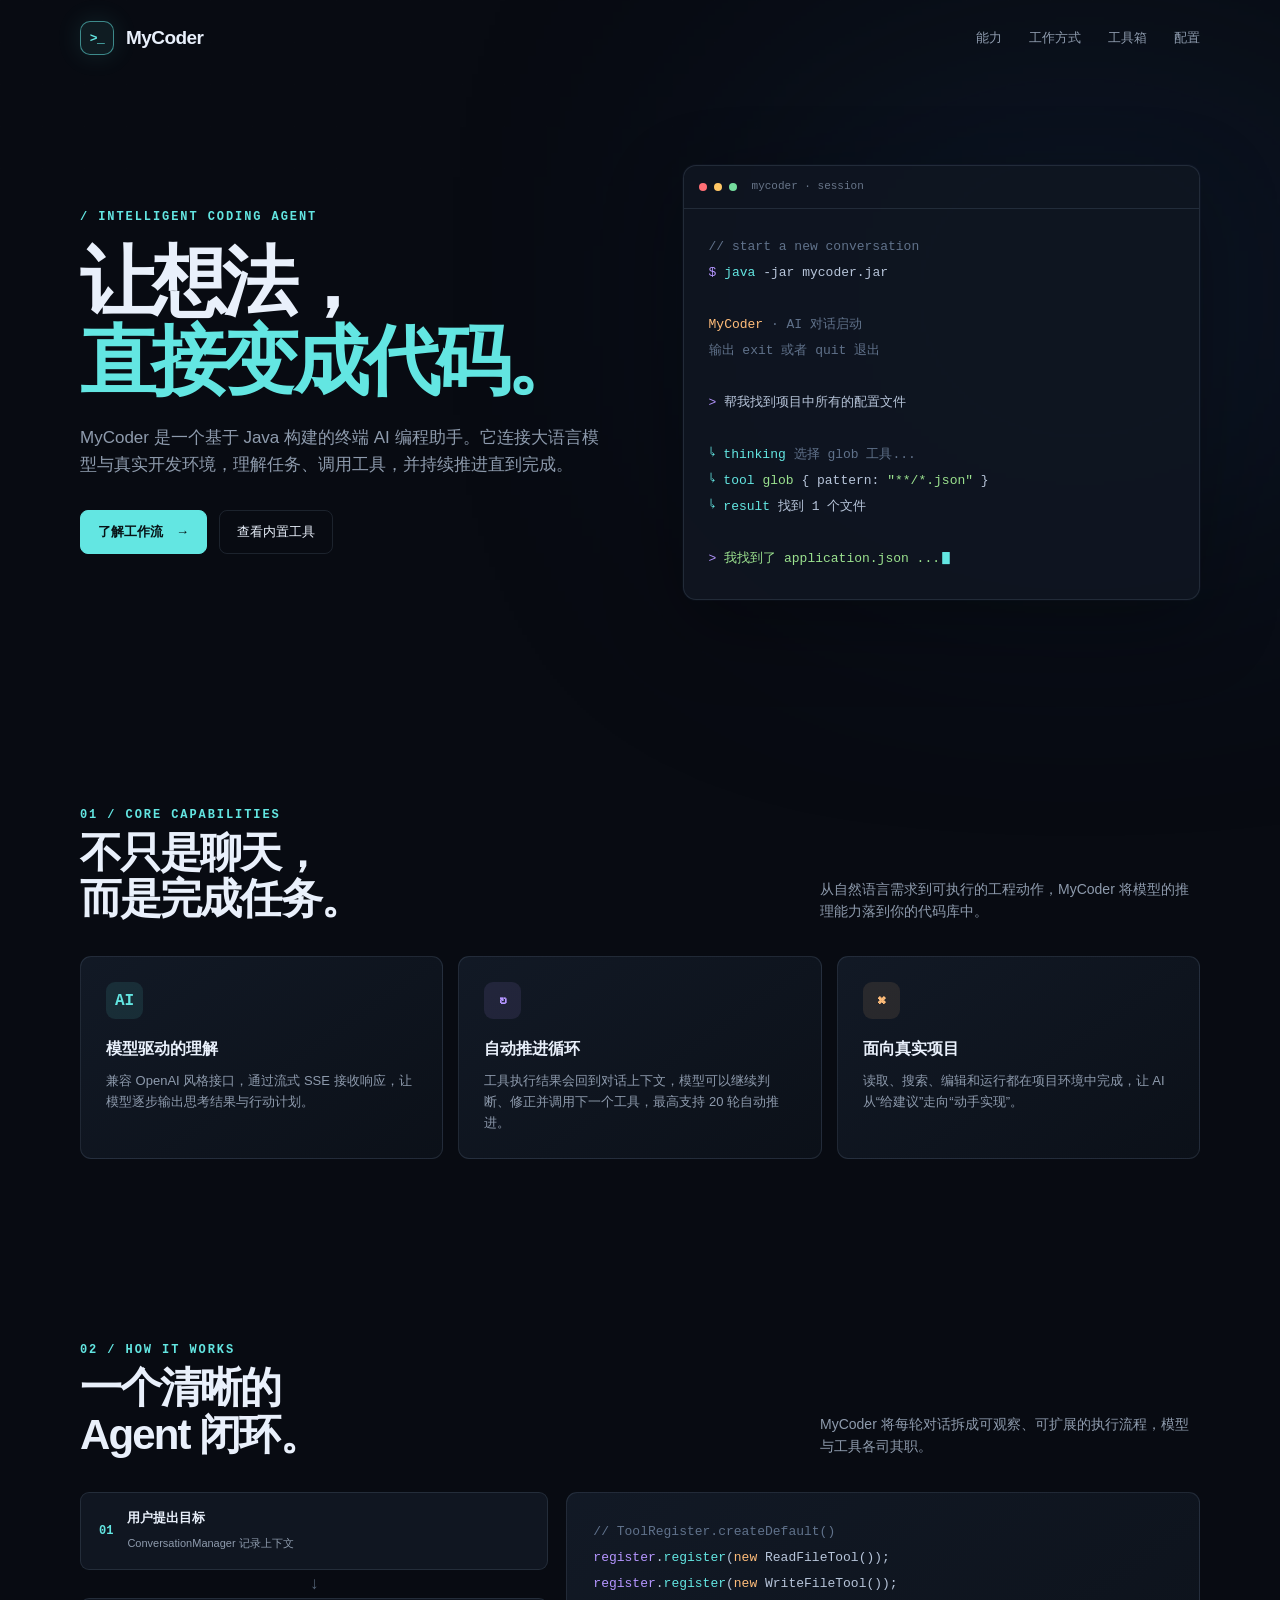
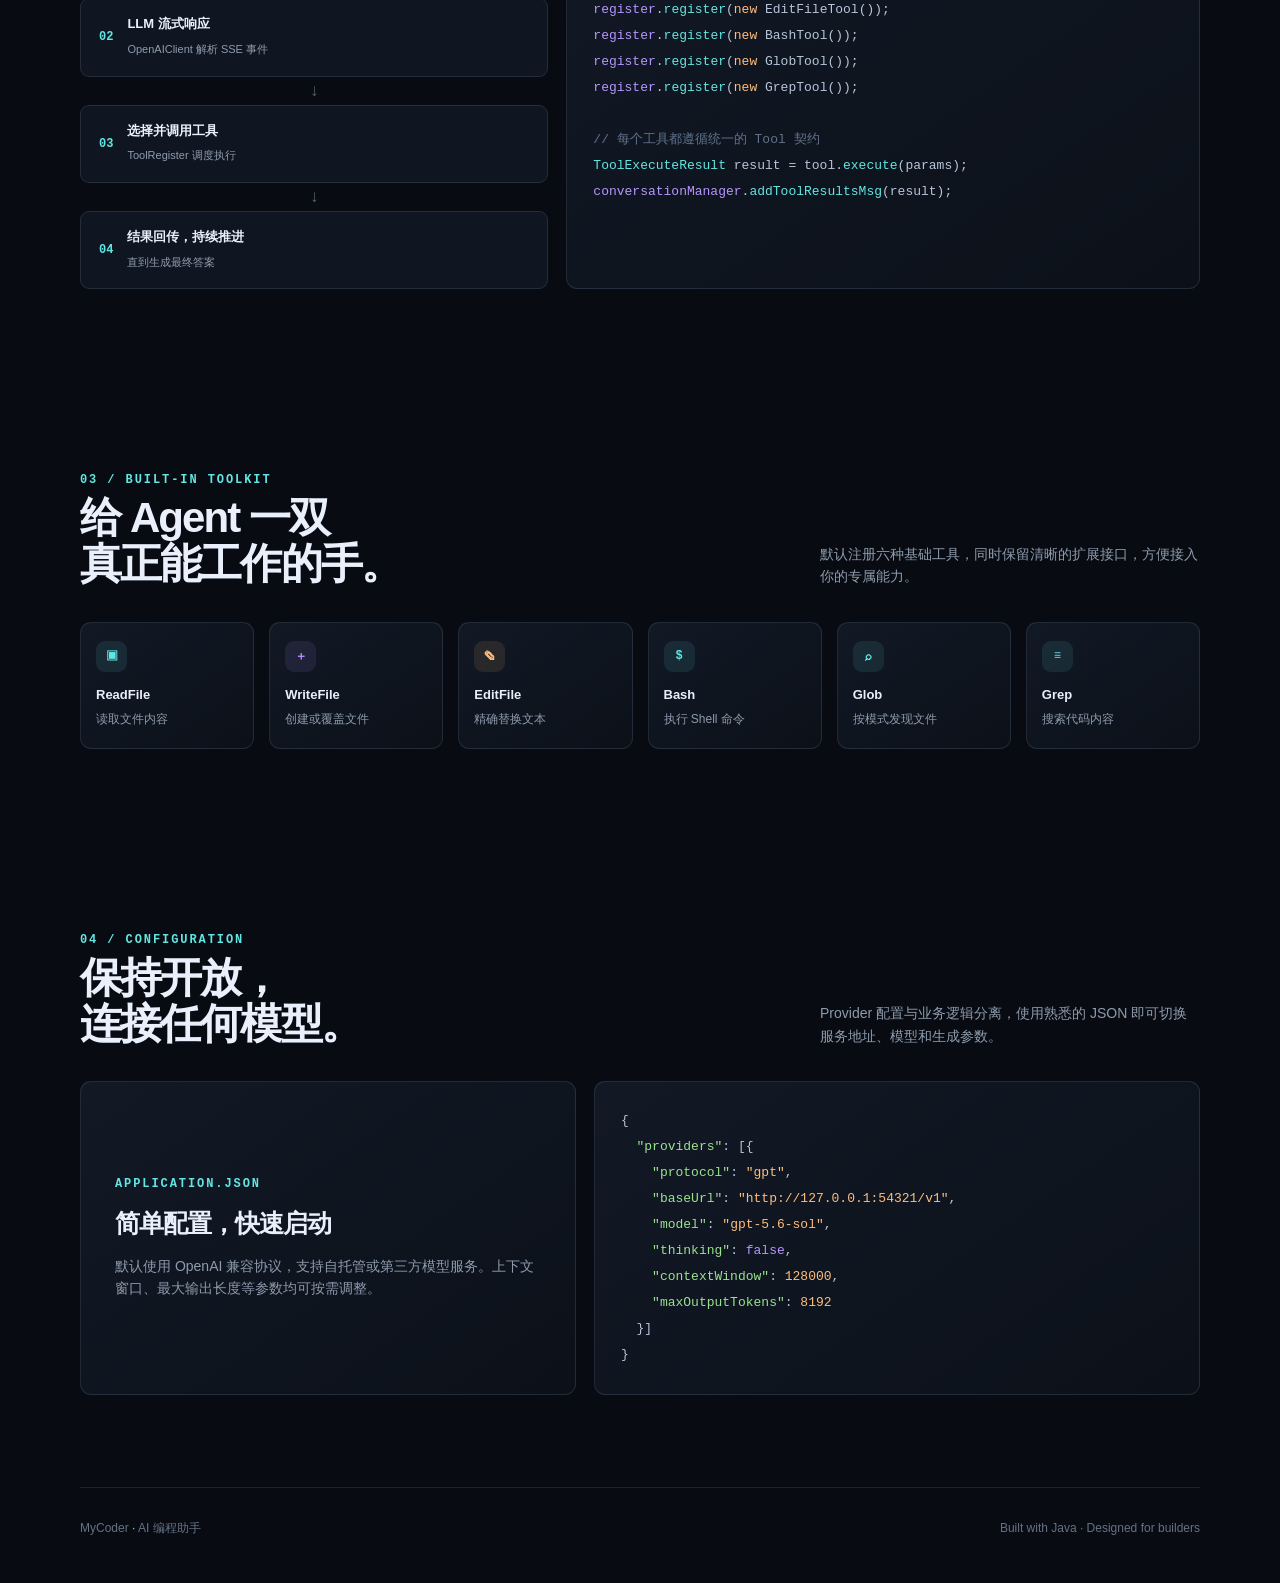
==== src/main/resources/index.html @ 9d4ca777 "fata:day-2" ====
<!DOCTYPE html>
<html lang="zh-CN">
<head>
  <meta charset="UTF-8">
  <meta name="viewport" content="width=device-width, initial-scale=1.0">
  <meta name="description" content="MyCoder —— 一个可扩展的终端 AI 编程助手项目介绍">
  <title>MyCoder · AI 编程助手</title>
  <style>
    :root {
      --bg: #080b12;
      --panel: #101621;
      --panel-2: #151d2b;
      --line: rgba(159, 181, 211, .14);
      --text: #e9f0fb;
      --muted: #8e9bad;
      --cyan: #63e6e2;
      --blue: #78a9ff;
      --purple: #b596ff;
      --green: #9be28f;
      --orange: #ffbd7a;
      --shadow: 0 24px 80px rgba(0,0,0,.3);
    }
    * { box-sizing: border-box; }
    html { scroll-behavior: smooth; }
    body {
      margin: 0; color: var(--text); background: var(--bg);
      font-family: Inter, ui-sans-serif, -apple-system, BlinkMacSystemFont, "Segoe UI", "PingFang SC", "Microsoft YaHei", sans-serif;
      line-height: 1.6; overflow-x: hidden;
    }
    body:before {
      content: ""; position: fixed; inset: 0; pointer-events: none; opacity: .28;
      background-image: linear-gradient(rgba(255,255,255,.018) 1px, transparent 1px), linear-gradient(90deg, rgba(255,255,255,.018) 1px, transparent 1px);
      background-size: 42px 42px; mask-image: linear-gradient(to bottom, black, transparent 76%);
    }
    a { color: inherit; text-decoration: none; }
    .wrap { width: min(1120px, calc(100% - 44px)); margin: auto; }
    nav { height: 76px; display: flex; justify-content: space-between; align-items: center; position: relative; z-index: 2; }
    .brand { display: flex; gap: 12px; align-items: center; font-weight: 800; letter-spacing: -.03em; font-size: 19px; }
    .brand-mark { width: 34px; height: 34px; border: 1px solid rgba(99,230,226,.55); border-radius: 10px; display: grid; place-items: center; color: var(--cyan); background: rgba(99,230,226,.08); box-shadow: 0 0 26px rgba(99,230,226,.12); }
    .brand-mark:after { content: ">_"; font: 700 13px ui-monospace, monospace; }
    nav .links { display: flex; gap: 27px; color: var(--muted); font-size: 13px; }
    nav .links a:hover { color: var(--cyan); }
    .hero { min-height: 640px; display: grid; grid-template-columns: 1.02fr .98fr; align-items: center; gap: 64px; padding: 72px 0 100px; position: relative; }
    .hero:after { content: ""; position: absolute; width: 600px; height: 400px; right: -180px; top: 20px; background: #224a80; filter: blur(150px); opacity: .22; pointer-events: none; }
    .eyebrow { color: var(--cyan); font: 700 12px ui-monospace, SFMono-Regular, Consolas, monospace; text-transform: uppercase; letter-spacing: .16em; }
    h1 { font-size: clamp(46px, 6vw, 76px); line-height: 1.05; letter-spacing: -.065em; margin: 18px 0 23px; max-width: 610px; }
    h1 span { color: var(--cyan); }
    .lead { color: var(--muted); font-size: 17px; max-width: 530px; margin: 0 0 31px; }
    .actions { display: flex; gap: 12px; flex-wrap: wrap; }
    .btn { border: 1px solid var(--line); border-radius: 8px; padding: 11px 17px; font-size: 13px; transition: .2s; }
    .btn.primary { background: var(--cyan); color: #071215; border-color: var(--cyan); font-weight: 750; }
    .btn:hover { transform: translateY(-2px); box-shadow: 0 10px 28px rgba(99,230,226,.14); }
    .btn:not(.primary):hover { border-color: var(--cyan); color: var(--cyan); }
    .terminal { position: relative; z-index: 1; border: 1px solid var(--line); background: rgba(16,22,33,.88); border-radius: 13px; box-shadow: var(--shadow), 0 0 0 1px rgba(120,169,255,.03); overflow: hidden; }
    .terminal-head { height: 43px; display: flex; align-items: center; gap: 7px; padding: 0 15px; border-bottom: 1px solid var(--line); color: #68768a; font-size: 11px; }
    .dot { width: 8px; height: 8px; border-radius: 50%; background: #ff6f75; }.dot:nth-child(2){background:#ffc765}.dot:nth-child(3){background:#74dc9d}.terminal-title { margin-left: 8px; font-family: ui-monospace, monospace; }
    pre { padding: 25px 25px 27px; margin: 0; overflow: auto; font: 13px/2 ui-monospace, SFMono-Regular, Consolas, monospace; color: #b7c5da; }
    .p { color: var(--purple); }.c { color: #60728b; }.s { color: var(--green); }.k { color: var(--cyan); }.o { color: var(--orange); }
    section { padding: 92px 0; position: relative; }
    .section-head { display: flex; justify-content: space-between; align-items: end; gap: 25px; margin-bottom: 34px; }
    .section-head h2 { margin: 8px 0 0; font-size: clamp(28px,4vw,42px); letter-spacing: -.045em; line-height: 1.1; }
    .section-head p { color: var(--muted); max-width: 380px; font-size: 14px; margin: 0; }
    .grid { display: grid; grid-template-columns: repeat(3,1fr); gap: 15px; }
    .card { background: linear-gradient(145deg, rgba(21,29,43,.8), rgba(13,18,27,.8)); border: 1px solid var(--line); border-radius: 11px; padding: 25px; transition: .25s; }
    .card:hover { border-color: rgba(99,230,226,.37); transform: translateY(-4px); }
    .icon { width: 37px; height: 37px; border-radius: 9px; display: grid; place-items: center; margin-bottom: 17px; background: rgba(99,230,226,.1); color: var(--cyan); font: 700 16px ui-monospace, monospace; }
    .card:nth-child(2) .icon { color: var(--purple); background: rgba(181,150,255,.1); }.card:nth-child(3) .icon { color: var(--orange); background: rgba(255,189,122,.1); }
    .card h3 { font-size: 16px; margin: 0 0 9px; }.card p { margin: 0; color: var(--muted); font-size: 13px; }
    .architecture { display: grid; grid-template-columns: .85fr 1.15fr; gap: 18px; align-items: stretch; }
    .flow { display: flex; flex-direction: column; justify-content: center; gap: 9px; }
    .flow-item { border: 1px solid var(--line); padding: 15px 18px; border-radius: 9px; background: var(--panel); display: flex; align-items: center; gap: 14px; }
    .flow-item strong { display: block; font-size: 13px; }.flow-item small { color: var(--muted); font-size: 11px; }.num { color: var(--cyan); font: 700 12px ui-monospace,monospace; }
    .arrow { color: #526174; text-align: center; font-size: 17px; height: 10px; line-height: 10px; }
    .code-card { padding: 0; overflow: hidden; }.code-card pre { padding: 26px; height: 100%; }
    .tools { grid-template-columns: repeat(6,1fr); }.tool { padding: 18px 15px; }.tool .icon { margin-bottom: 13px; width: 31px; height: 31px; font-size: 12px; }.tool h3 { font-size: 13px; margin-bottom: 5px; }.tool p { font-size: 12px; }
    .config { display: grid; grid-template-columns: .9fr 1.1fr; gap: 18px; }.config-note { padding: 34px; display: flex; flex-direction: column; justify-content: center; }.config-note h3 { font-size: 25px; letter-spacing: -.04em; margin: 12px 0; }.config-note p { color: var(--muted); font-size: 14px; }
    footer { border-top: 1px solid var(--line); padding: 31px 0 45px; color: #657285; font-size: 12px; display:flex; justify-content:space-between; }.footer-accent { color: var(--cyan); }
    @media (max-width: 800px) { nav .links { display:none; }.hero,.architecture,.config { grid-template-columns:1fr; }.hero { padding-top: 52px; }.grid { grid-template-columns:1fr; }.tools { grid-template-columns: repeat(2,1fr); }.section-head { display:block; }.section-head p { margin-top: 15px; } }
    @media (max-width: 440px) { .wrap { width: min(100% - 28px,1120px); } h1 { font-size: 46px; }.tools { grid-template-columns:1fr 1fr; }.card { padding: 20px; } footer { display:block; } footer span { display:block; margin-top:8px; } }
  </style>
</head>
<body>
  <div class="wrap">
    <nav>
      <a class="brand" href="#top"><span class="brand-mark"></span><span>MyCoder</span></a>
      <div class="links"><a href="#features">能力</a><a href="#architecture">工作方式</a><a href="#tools">工具箱</a><a href="#config">配置</a></div>
    </nav>
    <main id="top">
      <section class="hero">
        <div>
          <div class="eyebrow">/ intelligent coding agent</div>
          <h1>让想法，<br><span>直接变成代码。</span></h1>
          <p class="lead">MyCoder 是一个基于 Java 构建的终端 AI 编程助手。它连接大语言模型与真实开发环境，理解任务、调用工具，并持续推进直到完成。</p>
          <div class="actions"><a class="btn primary" href="#architecture">了解工作流　→</a><a class="btn" href="#tools">查看内置工具</a></div>
        </div>
        <div class="terminal">
          <div class="terminal-head"><i class="dot"></i><i class="dot"></i><i class="dot"></i><span class="terminal-title">mycoder · session</span></div>
          <pre><span class="c">// start a new conversation</span>
<span class="p">$</span> <span class="k">java</span> -jar mycoder.jar

<span class="o">MyCoder</span> <span class="c">· AI 对话启动</span>
<span class="c">输出 exit 或者 quit 退出</span>

<span class="p">&gt;</span> 帮我找到项目中所有的配置文件

<span class="k">↳ thinking</span> <span class="c">选择 glob 工具...</span>
<span class="k">↳ tool</span> <span class="s">glob</span> { pattern: <span class="s">"**/*.json"</span> }
<span class="k">↳ result</span> 找到 1 个文件

<span class="p">&gt;</span> <span class="s">我找到了 application.json ...</span><span class="k">▋</span></pre>
        </div>
      </section>

      <section id="features">
        <div class="section-head"><div><div class="eyebrow">01 / core capabilities</div><h2>不只是聊天，<br>而是完成任务。</h2></div><p>从自然语言需求到可执行的工程动作，MyCoder 将模型的推理能力落到你的代码库中。</p></div>
        <div class="grid">
          <article class="card"><div class="icon">AI</div><h3>模型驱动的理解</h3><p>兼容 OpenAI 风格接口，通过流式 SSE 接收响应，让模型逐步输出思考结果与行动计划。</p></article>
          <article class="card"><div class="icon">↻</div><h3>自动推进循环</h3><p>工具执行结果会回到对话上下文，模型可以继续判断、修正并调用下一个工具，最高支持 20 轮自动推进。</p></article>
          <article class="card"><div class="icon">⌘</div><h3>面向真实项目</h3><p>读取、搜索、编辑和运行都在项目环境中完成，让 AI 从“给建议”走向“动手实现”。</p></article>
        </div>
      </section>

      <section id="architecture">
        <div class="section-head"><div><div class="eyebrow">02 / how it works</div><h2>一个清晰的<br>Agent 闭环。</h2></div><p>MyCoder 将每轮对话拆成可观察、可扩展的执行流程，模型与工具各司其职。</p></div>
        <div class="architecture">
          <div class="flow">
            <div class="flow-item"><span class="num">01</span><div><strong>用户提出目标</strong><small>ConversationManager 记录上下文</small></div></div><div class="arrow">↓</div>
            <div class="flow-item"><span class="num">02</span><div><strong>LLM 流式响应</strong><small>OpenAIClient 解析 SSE 事件</small></div></div><div class="arrow">↓</div>
            <div class="flow-item"><span class="num">03</span><div><strong>选择并调用工具</strong><small>ToolRegister 调度执行</small></div></div><div class="arrow">↓</div>
            <div class="flow-item"><span class="num">04</span><div><strong>结果回传，持续推进</strong><small>直到生成最终答案</small></div></div>
          </div>
          <div class="card code-card"><pre><span class="c">// ToolRegister.createDefault()</span>
<span class="p">register</span>.<span class="k">register</span>(<span class="o">new</span> ReadFileTool());
<span class="p">register</span>.<span class="k">register</span>(<span class="o">new</span> WriteFileTool());
<span class="p">register</span>.<span class="k">register</span>(<span class="o">new</span> EditFileTool());
<span class="p">register</span>.<span class="k">register</span>(<span class="o">new</span> BashTool());
<span class="p">register</span>.<span class="k">register</span>(<span class="o">new</span> GlobTool());
<span class="p">register</span>.<span class="k">register</span>(<span class="o">new</span> GrepTool());

<span class="c">// 每个工具都遵循统一的 Tool 契约</span>
<span class="k">ToolExecuteResult</span> result = tool.<span class="k">execute</span>(params);
<span class="p">conversationManager</span>.<span class="k">addToolResultsMsg</span>(result);</pre></div>
        </div>
      </section>

      <section id="tools">
        <div class="section-head"><div><div class="eyebrow">03 / built-in toolkit</div><h2>给 Agent 一双<br>真正能工作的手。</h2></div><p>默认注册六种基础工具，同时保留清晰的扩展接口，方便接入你的专属能力。</p></div>
        <div class="grid tools">
          <article class="card tool"><div class="icon">▣</div><h3>ReadFile</h3><p>读取文件内容</p></article><article class="card tool"><div class="icon">＋</div><h3>WriteFile</h3><p>创建或覆盖文件</p></article><article class="card tool"><div class="icon">✎</div><h3>EditFile</h3><p>精确替换文本</p></article><article class="card tool"><div class="icon">$</div><h3>Bash</h3><p>执行 Shell 命令</p></article><article class="card tool"><div class="icon">⌕</div><h3>Glob</h3><p>按模式发现文件</p></article><article class="card tool"><div class="icon">≡</div><h3>Grep</h3><p>搜索代码内容</p></article>
        </div>
      </section>

      <section id="config">
        <div class="section-head"><div><div class="eyebrow">04 / configuration</div><h2>保持开放，<br>连接任何模型。</h2></div><p>Provider 配置与业务逻辑分离，使用熟悉的 JSON 即可切换服务地址、模型和生成参数。</p></div>
        <div class="config"><div class="card config-note"><div class="eyebrow">application.json</div><h3>简单配置，快速启动</h3><p>默认使用 OpenAI 兼容协议，支持自托管或第三方模型服务。上下文窗口、最大输出长度等参数均可按需调整。</p></div><div class="card code-card"><pre>{
  <span class="s">"providers"</span>: [{
    <span class="s">"protocol"</span>: <span class="o">"gpt"</span>,
    <span class="s">"baseUrl"</span>: <span class="o">"http://127.0.0.1:54321/v1"</span>,
    <span class="s">"model"</span>: <span class="o">"gpt-5.6-sol"</span>,
    <span class="s">"thinking"</span>: <span class="p">false</span>,
    <span class="s">"contextWindow"</span>: <span class="o">128000</span>,
    <span class="s">"maxOutputTokens"</span>: <span class="o">8192</span>
  }]
}</pre></div></div>
      </section>
    </main>
    <footer><span>MyCoder <span class="footer-accent">·</span> AI 编程助手</span><span>Built with Java · Designed for builders</span></footer>
  </div>
</body>
</html>
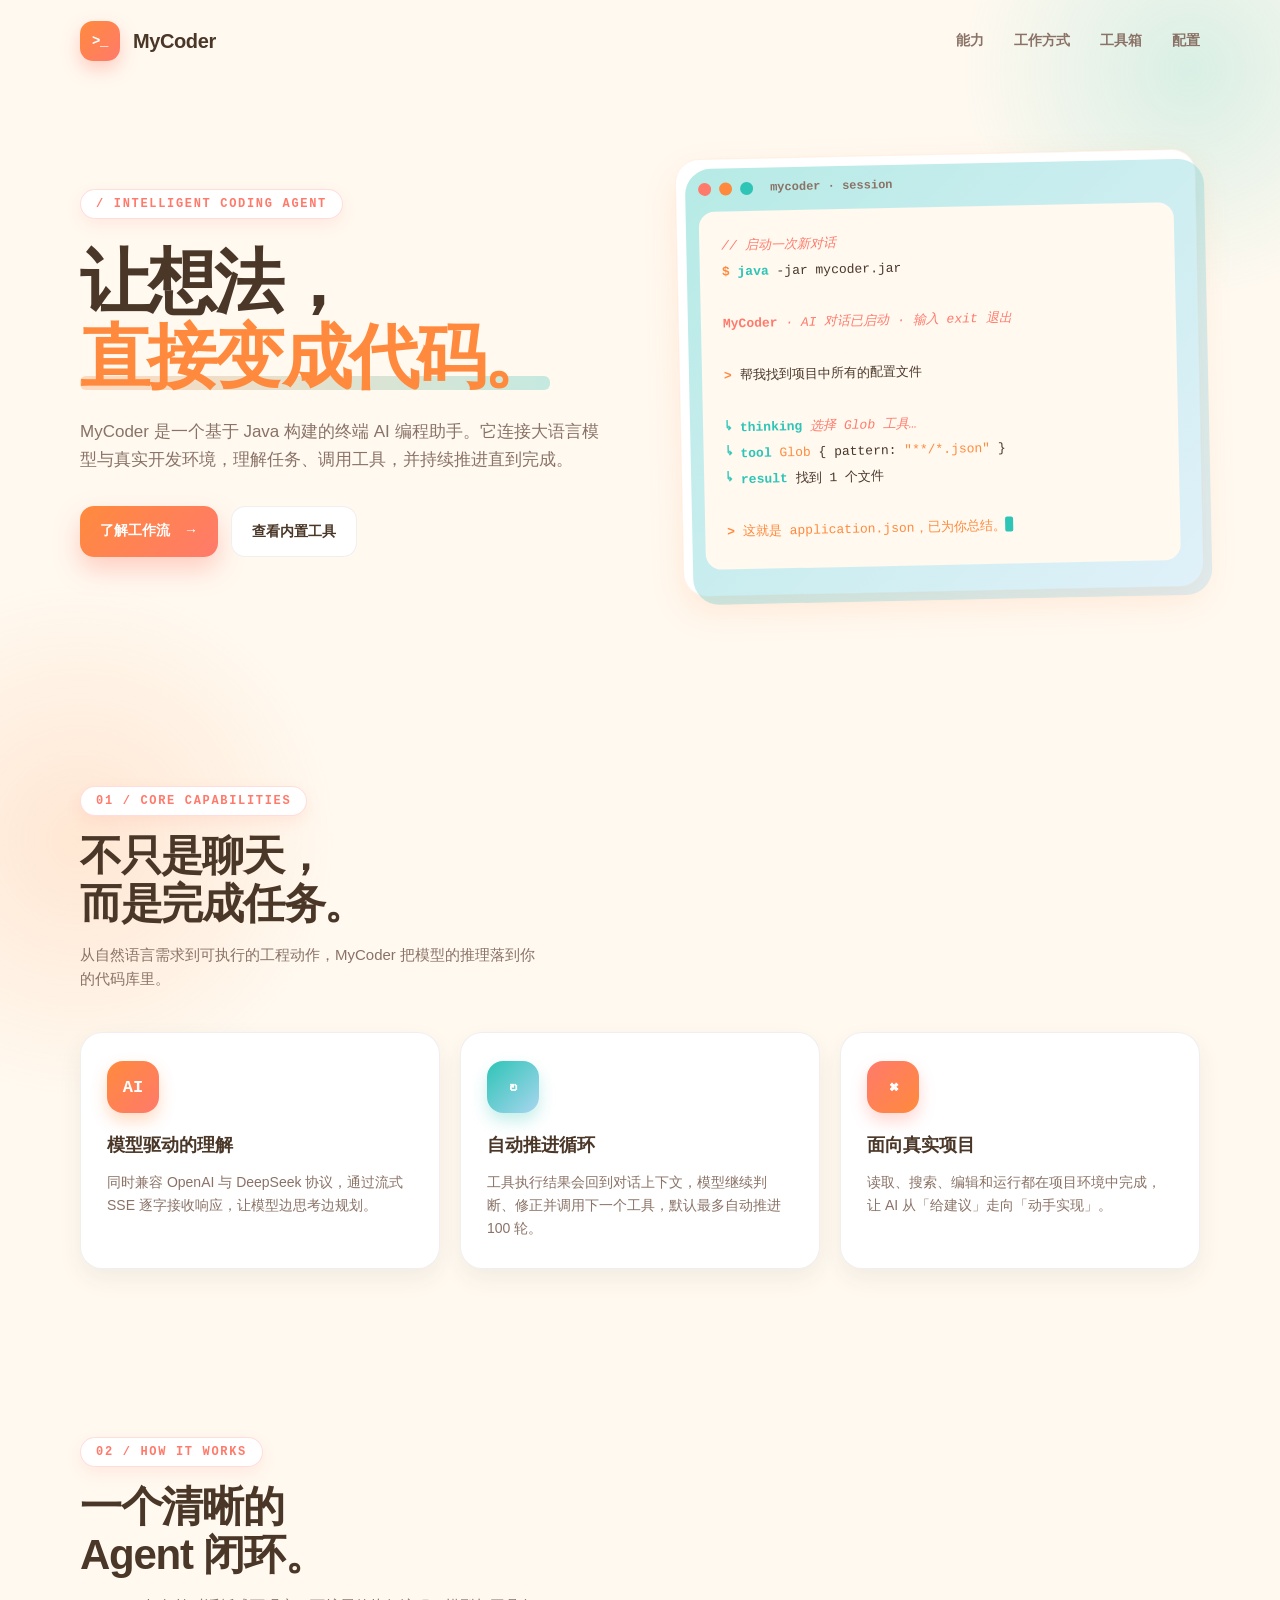
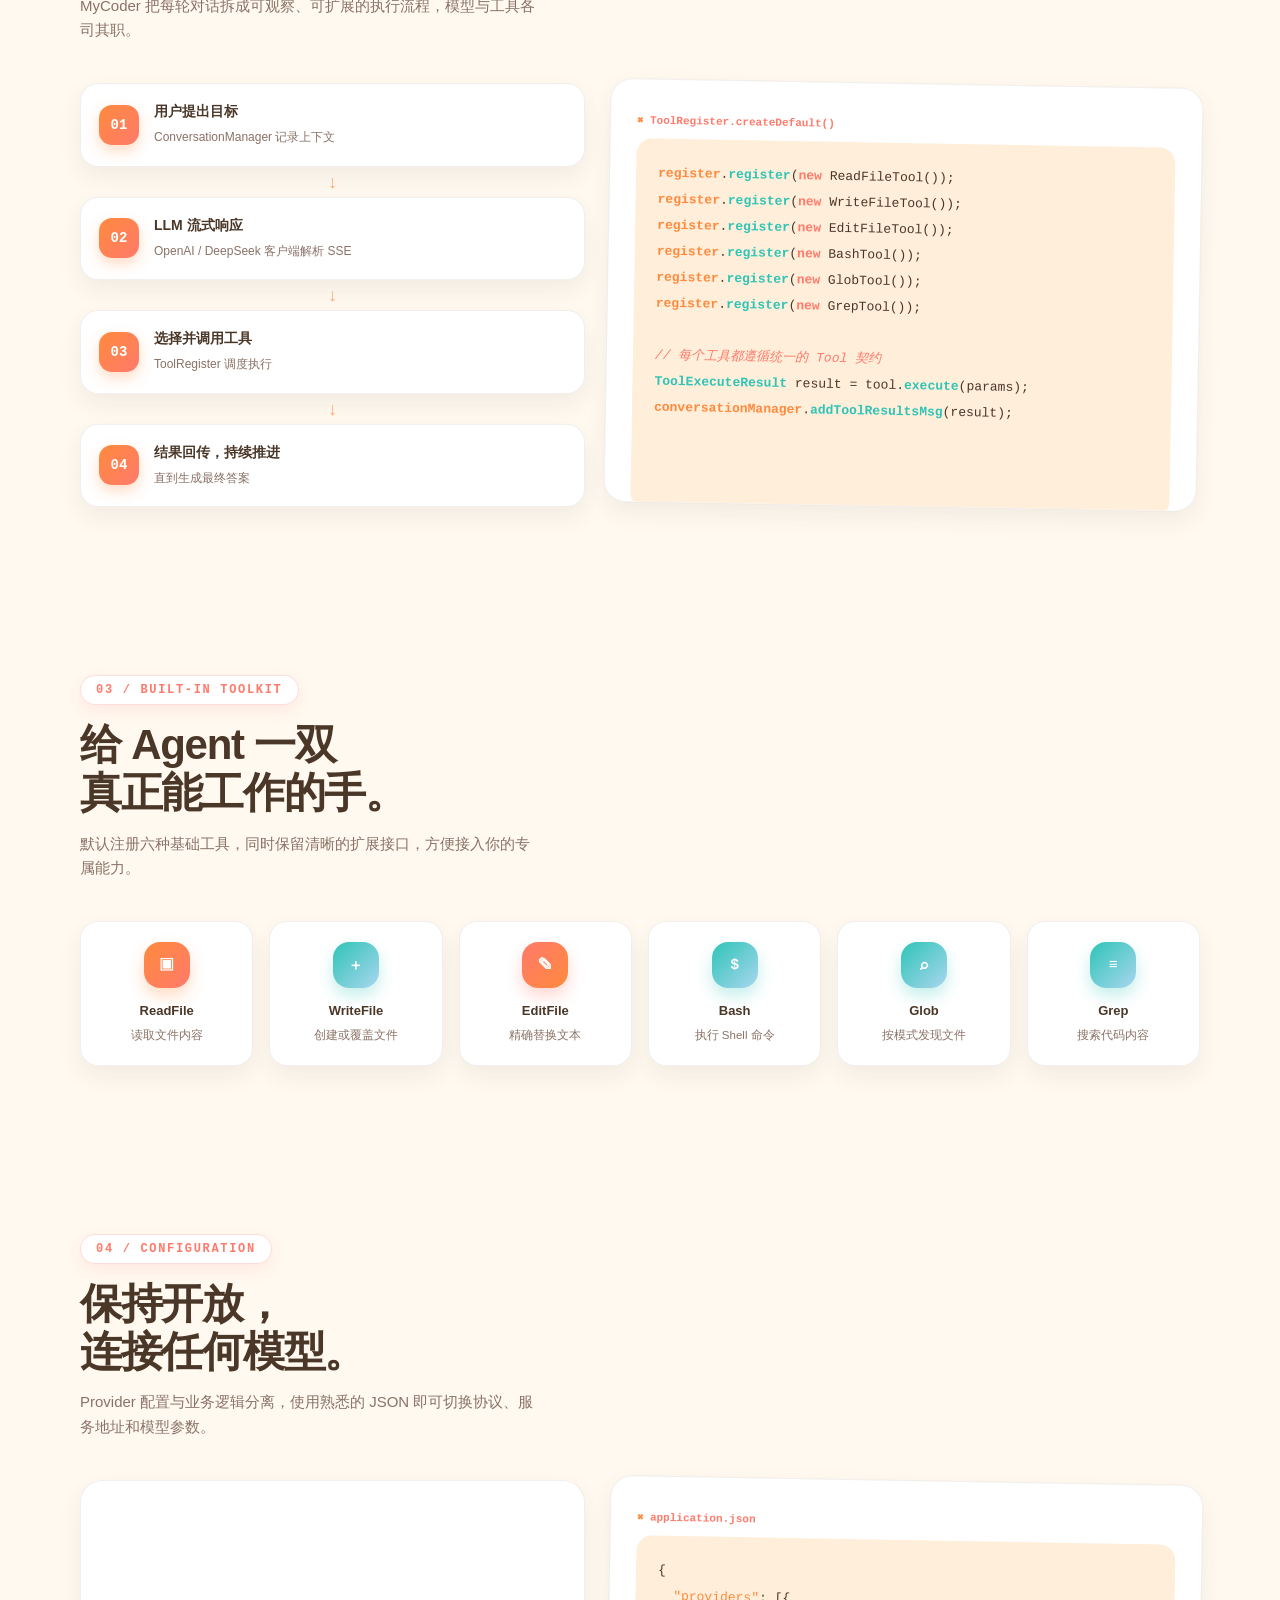
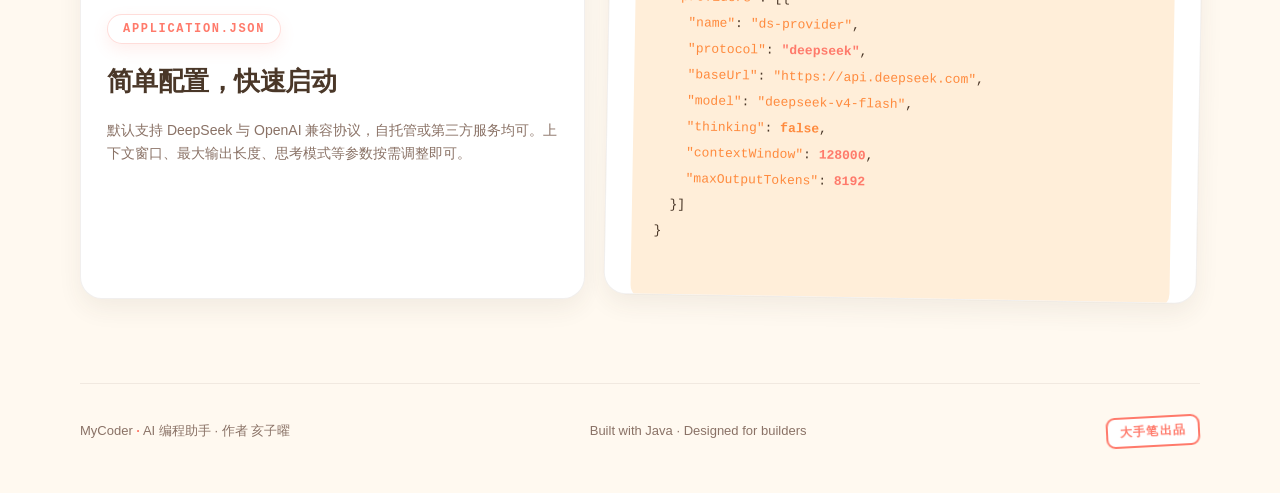
==== commit 63fbe065: "feat:day_3" ====
--- a/src/main/resources/index.html
+++ b/src/main/resources/index.html
@@ -7,76 +7,188 @@
   <title>MyCoder · AI 编程助手</title>
   <style>
     :root {
-      --bg: #080b12;
-      --panel: #101621;
-      --panel-2: #151d2b;
-      --line: rgba(159, 181, 211, .14);
-      --text: #e9f0fb;
-      --muted: #8e9bad;
-      --cyan: #63e6e2;
-      --blue: #78a9ff;
-      --purple: #b596ff;
-      --green: #9be28f;
-      --orange: #ffbd7a;
-      --shadow: 0 24px 80px rgba(0,0,0,.3);
+      --cream: #FFF9F0;
+      --cream-2: #FFEED9;
+      --paper: #FFFFFF;
+      --orange: #FF8A3D;
+      --coral: #FF7A6B;
+      --teal: #2EC4B6;
+      --blue: #A9D6EF;
+      --ink: #4A3728;
+      --ink-soft: #8A7266;
+      --line: rgba(74, 55, 40, .08);
+      --shadow-soft: 0 14px 34px rgba(255, 138, 61, .14);
+      --shadow-card: 0 10px 24px rgba(74, 55, 40, .07);
     }
     * { box-sizing: border-box; }
     html { scroll-behavior: smooth; }
     body {
-      margin: 0; color: var(--text); background: var(--bg);
+      margin: 0;
+      color: var(--ink);
+      background: var(--cream);
       font-family: Inter, ui-sans-serif, -apple-system, BlinkMacSystemFont, "Segoe UI", "PingFang SC", "Microsoft YaHei", sans-serif;
-      line-height: 1.6; overflow-x: hidden;
+      line-height: 1.65;
+      overflow-x: hidden;
+      position: relative;
+    }
+    /* 暖色柔光圆点背景 */
+    body:before, body:after {
+      content: ""; position: fixed; border-radius: 50%; pointer-events: none; z-index: 0;
     }
     body:before {
-      content: ""; position: fixed; inset: 0; pointer-events: none; opacity: .28;
-      background-image: linear-gradient(rgba(255,255,255,.018) 1px, transparent 1px), linear-gradient(90deg, rgba(255,255,255,.018) 1px, transparent 1px);
-      background-size: 42px 42px; mask-image: linear-gradient(to bottom, black, transparent 76%);
+      width: 460px; height: 460px; top: -160px; right: -140px;
+      background: radial-gradient(circle, rgba(46,196,182,.18), transparent 70%);
+    }
+    body:after {
+      width: 520px; height: 520px; bottom: -200px; left: -180px;
+      background: radial-gradient(circle, rgba(255,138,61,.16), transparent 70%);
     }
     a { color: inherit; text-decoration: none; }
-    .wrap { width: min(1120px, calc(100% - 44px)); margin: auto; }
-    nav { height: 76px; display: flex; justify-content: space-between; align-items: center; position: relative; z-index: 2; }
-    .brand { display: flex; gap: 12px; align-items: center; font-weight: 800; letter-spacing: -.03em; font-size: 19px; }
-    .brand-mark { width: 34px; height: 34px; border: 1px solid rgba(99,230,226,.55); border-radius: 10px; display: grid; place-items: center; color: var(--cyan); background: rgba(99,230,226,.08); box-shadow: 0 0 26px rgba(99,230,226,.12); }
-    .brand-mark:after { content: ">_"; font: 700 13px ui-monospace, monospace; }
-    nav .links { display: flex; gap: 27px; color: var(--muted); font-size: 13px; }
-    nav .links a:hover { color: var(--cyan); }
-    .hero { min-height: 640px; display: grid; grid-template-columns: 1.02fr .98fr; align-items: center; gap: 64px; padding: 72px 0 100px; position: relative; }
-    .hero:after { content: ""; position: absolute; width: 600px; height: 400px; right: -180px; top: 20px; background: #224a80; filter: blur(150px); opacity: .22; pointer-events: none; }
-    .eyebrow { color: var(--cyan); font: 700 12px ui-monospace, SFMono-Regular, Consolas, monospace; text-transform: uppercase; letter-spacing: .16em; }
-    h1 { font-size: clamp(46px, 6vw, 76px); line-height: 1.05; letter-spacing: -.065em; margin: 18px 0 23px; max-width: 610px; }
-    h1 span { color: var(--cyan); }
-    .lead { color: var(--muted); font-size: 17px; max-width: 530px; margin: 0 0 31px; }
-    .actions { display: flex; gap: 12px; flex-wrap: wrap; }
-    .btn { border: 1px solid var(--line); border-radius: 8px; padding: 11px 17px; font-size: 13px; transition: .2s; }
-    .btn.primary { background: var(--cyan); color: #071215; border-color: var(--cyan); font-weight: 750; }
-    .btn:hover { transform: translateY(-2px); box-shadow: 0 10px 28px rgba(99,230,226,.14); }
-    .btn:not(.primary):hover { border-color: var(--cyan); color: var(--cyan); }
-    .terminal { position: relative; z-index: 1; border: 1px solid var(--line); background: rgba(16,22,33,.88); border-radius: 13px; box-shadow: var(--shadow), 0 0 0 1px rgba(120,169,255,.03); overflow: hidden; }
-    .terminal-head { height: 43px; display: flex; align-items: center; gap: 7px; padding: 0 15px; border-bottom: 1px solid var(--line); color: #68768a; font-size: 11px; }
-    .dot { width: 8px; height: 8px; border-radius: 50%; background: #ff6f75; }.dot:nth-child(2){background:#ffc765}.dot:nth-child(3){background:#74dc9d}.terminal-title { margin-left: 8px; font-family: ui-monospace, monospace; }
-    pre { padding: 25px 25px 27px; margin: 0; overflow: auto; font: 13px/2 ui-monospace, SFMono-Regular, Consolas, monospace; color: #b7c5da; }
-    .p { color: var(--purple); }.c { color: #60728b; }.s { color: var(--green); }.k { color: var(--cyan); }.o { color: var(--orange); }
-    section { padding: 92px 0; position: relative; }
-    .section-head { display: flex; justify-content: space-between; align-items: end; gap: 25px; margin-bottom: 34px; }
-    .section-head h2 { margin: 8px 0 0; font-size: clamp(28px,4vw,42px); letter-spacing: -.045em; line-height: 1.1; }
-    .section-head p { color: var(--muted); max-width: 380px; font-size: 14px; margin: 0; }
-    .grid { display: grid; grid-template-columns: repeat(3,1fr); gap: 15px; }
-    .card { background: linear-gradient(145deg, rgba(21,29,43,.8), rgba(13,18,27,.8)); border: 1px solid var(--line); border-radius: 11px; padding: 25px; transition: .25s; }
-    .card:hover { border-color: rgba(99,230,226,.37); transform: translateY(-4px); }
-    .icon { width: 37px; height: 37px; border-radius: 9px; display: grid; place-items: center; margin-bottom: 17px; background: rgba(99,230,226,.1); color: var(--cyan); font: 700 16px ui-monospace, monospace; }
-    .card:nth-child(2) .icon { color: var(--purple); background: rgba(181,150,255,.1); }.card:nth-child(3) .icon { color: var(--orange); background: rgba(255,189,122,.1); }
-    .card h3 { font-size: 16px; margin: 0 0 9px; }.card p { margin: 0; color: var(--muted); font-size: 13px; }
-    .architecture { display: grid; grid-template-columns: .85fr 1.15fr; gap: 18px; align-items: stretch; }
-    .flow { display: flex; flex-direction: column; justify-content: center; gap: 9px; }
-    .flow-item { border: 1px solid var(--line); padding: 15px 18px; border-radius: 9px; background: var(--panel); display: flex; align-items: center; gap: 14px; }
-    .flow-item strong { display: block; font-size: 13px; }.flow-item small { color: var(--muted); font-size: 11px; }.num { color: var(--cyan); font: 700 12px ui-monospace,monospace; }
-    .arrow { color: #526174; text-align: center; font-size: 17px; height: 10px; line-height: 10px; }
-    .code-card { padding: 0; overflow: hidden; }.code-card pre { padding: 26px; height: 100%; }
-    .tools { grid-template-columns: repeat(6,1fr); }.tool { padding: 18px 15px; }.tool .icon { margin-bottom: 13px; width: 31px; height: 31px; font-size: 12px; }.tool h3 { font-size: 13px; margin-bottom: 5px; }.tool p { font-size: 12px; }
-    .config { display: grid; grid-template-columns: .9fr 1.1fr; gap: 18px; }.config-note { padding: 34px; display: flex; flex-direction: column; justify-content: center; }.config-note h3 { font-size: 25px; letter-spacing: -.04em; margin: 12px 0; }.config-note p { color: var(--muted); font-size: 14px; }
-    footer { border-top: 1px solid var(--line); padding: 31px 0 45px; color: #657285; font-size: 12px; display:flex; justify-content:space-between; }.footer-accent { color: var(--cyan); }
-    @media (max-width: 800px) { nav .links { display:none; }.hero,.architecture,.config { grid-template-columns:1fr; }.hero { padding-top: 52px; }.grid { grid-template-columns:1fr; }.tools { grid-template-columns: repeat(2,1fr); }.section-head { display:block; }.section-head p { margin-top: 15px; } }
-    @media (max-width: 440px) { .wrap { width: min(100% - 28px,1120px); } h1 { font-size: 46px; }.tools { grid-template-columns:1fr 1fr; }.card { padding: 20px; } footer { display:block; } footer span { display:block; margin-top:8px; } }
+    .wrap { width: min(1120px, calc(100% - 44px)); margin: auto; position: relative; z-index: 1; }
+
+    nav { height: 82px; display: flex; justify-content: space-between; align-items: center; }
+    .brand { display: flex; gap: 13px; align-items: center; font-weight: 800; letter-spacing: -.02em; font-size: 20px; color: var(--ink); }
+    .brand-mark {
+      width: 40px; height: 40px; border-radius: 13px; display: grid; place-items: center;
+      background: linear-gradient(135deg, var(--orange), var(--coral));
+      color: #fff; box-shadow: 0 8px 18px rgba(255,122,107,.35);
+    }
+    .brand-mark:after { content: ">_"; font: 700 14px ui-monospace, monospace; }
+    nav .links { display: flex; gap: 30px; color: var(--ink-soft); font-size: 14px; font-weight: 600; }
+    nav .links a:hover { color: var(--orange); }
+
+    .hero { min-height: 620px; display: grid; grid-template-columns: 1.02fr .98fr; align-items: center; gap: 56px; padding: 58px 0 96px; }
+    .eyebrow {
+      display: inline-flex; align-items: center; gap: 8px;
+      color: var(--coral); font: 700 12px ui-monospace, SFMono-Regular, Consolas, monospace;
+      text-transform: uppercase; letter-spacing: .14em;
+      background: #fff; border: 1px solid rgba(255,122,107,.25); border-radius: 999px; padding: 7px 15px;
+      box-shadow: 0 6px 16px rgba(255,122,107,.12);
+    }
+    h1 { font-size: clamp(44px, 5.6vw, 70px); line-height: 1.08; letter-spacing: -.04em; margin: 26px 0 22px; color: var(--ink); }
+    h1 span { color: var(--orange); position: relative; white-space: nowrap; }
+    h1 span:after {
+      content: ""; position: absolute; left: 0; right: 0; bottom: 6px; height: 14px; z-index: -1;
+      background: linear-gradient(90deg, rgba(255,138,61,.28), rgba(46,196,182,.28)); border-radius: 6px;
+    }
+    .lead { color: var(--ink-soft); font-size: 17px; max-width: 520px; margin: 0 0 32px; }
+    .actions { display: flex; gap: 13px; flex-wrap: wrap; }
+    .btn { border: 1px solid var(--line); border-radius: 14px; padding: 13px 20px; font-size: 14px; font-weight: 700; transition: .2s; background: #fff; }
+    .btn.primary { background: linear-gradient(135deg, var(--orange), var(--coral)); color: #fff; border: none; box-shadow: 0 12px 26px rgba(255,122,107,.35); }
+    .btn:hover { transform: translateY(-3px); }
+    .btn.primary:hover { box-shadow: 0 16px 32px rgba(255,122,107,.45); }
+    .btn:not(.primary):hover { border-color: var(--orange); color: var(--orange); }
+
+    /* 纸雕感终端卡片 */
+    .terminal {
+      background: var(--paper); border-radius: 24px; padding: 22px 22px 26px;
+      box-shadow: var(--shadow-soft), 0 2px 0 rgba(255,255,255,.9) inset;
+      border: 1px solid rgba(255,138,61,.12);
+      transform: rotate(-1.2deg);
+      position: relative;
+    }
+    .terminal:before {
+      content: ""; position: absolute; inset: 9px -9px -9px 9px; z-index: -1;
+      background: linear-gradient(135deg, var(--teal), var(--blue));
+      border-radius: 26px; opacity: .35;
+    }
+    .terminal-head { display: flex; align-items: center; gap: 8px; margin-bottom: 16px; }
+    .dot { width: 13px; height: 13px; border-radius: 50%; background: var(--coral); }
+    .dot:nth-child(2) { background: var(--orange); }
+    .dot:nth-child(3) { background: var(--teal); }
+    .terminal-title { margin-left: 9px; color: var(--ink-soft); font: 600 12px ui-monospace, monospace; }
+    pre {
+      background: var(--cream); border-radius: 16px; padding: 22px 22px 24px; margin: 0; overflow: auto;
+      font: 13px/2 ui-monospace, SFMono-Regular, Consolas, monospace; color: var(--ink);
+    }
+    .c { color: var(--coral); font-style: italic; }
+    .p { color: var(--orange); font-weight: 700; }
+    .k { color: var(--teal); font-weight: 700; }
+    .s { color: var(--orange); }
+    .o { color: var(--coral); font-weight: 700; }
+    .cursor { display: inline-block; width: 8px; height: 15px; background: var(--teal); border-radius: 2px; vertical-align: -2px; animation: blink 1.1s steps(2) infinite; }
+    @keyframes blink { 50% { opacity: 0; } }
+
+    section { padding: 84px 0; position: relative; }
+    .section-head { margin-bottom: 40px; }
+    .section-head h2 { margin: 16px 0 0; font-size: clamp(30px, 4vw, 42px); letter-spacing: -.03em; line-height: 1.15; color: var(--ink); }
+    .section-head p { color: var(--ink-soft); max-width: 460px; font-size: 15px; margin: 14px 0 0; }
+
+    .grid { display: grid; grid-template-columns: repeat(3, 1fr); gap: 20px; }
+    .card {
+      background: var(--paper); border-radius: 22px; padding: 28px 26px;
+      border: 1px solid var(--line); box-shadow: var(--shadow-card); transition: .25s; position: relative;
+    }
+    .card:hover { transform: translateY(-5px); box-shadow: 0 16px 34px rgba(255,138,61,.2); }
+    .icon {
+      width: 52px; height: 52px; border-radius: 16px; display: grid; place-items: center;
+      font: 700 17px ui-monospace, monospace; margin-bottom: 18px; color: #fff;
+      background: linear-gradient(135deg, var(--teal), var(--blue)); box-shadow: 0 8px 16px rgba(46,196,182,.28);
+    }
+    .card:nth-child(1) .icon { background: linear-gradient(135deg, var(--orange), var(--coral)); box-shadow: 0 8px 16px rgba(255,138,61,.3); }
+    .card:nth-child(3) .icon { background: linear-gradient(135deg, var(--coral), var(--orange)); box-shadow: 0 8px 16px rgba(255,122,107,.3); }
+    .card h3 { font-size: 18px; margin: 0 0 10px; color: var(--ink); }
+    .card p { margin: 0; color: var(--ink-soft); font-size: 14px; }
+
+    .architecture { display: grid; grid-template-columns: .92fr 1.08fr; gap: 22px; align-items: stretch; }
+    .flow { display: flex; flex-direction: column; justify-content: center; gap: 12px; }
+    .flow-item {
+      background: var(--paper); border: 1px solid var(--line); border-radius: 18px; padding: 16px 18px;
+      box-shadow: var(--shadow-card); display: flex; align-items: center; gap: 15px; position: relative;
+    }
+    .flow-item strong { display: block; font-size: 14px; color: var(--ink); }
+    .flow-item small { color: var(--ink-soft); font-size: 12px; }
+    .num {
+      flex: 0 0 40px; height: 40px; border-radius: 13px; display: grid; place-items: center;
+      color: #fff; font: 800 14px ui-monospace, monospace;
+      background: linear-gradient(135deg, var(--teal), var(--blue)); box-shadow: 0 6px 14px rgba(46,196,182,.3);
+    }
+    .flow-item:nth-child(odd) .num { background: linear-gradient(135deg, var(--orange), var(--coral)); box-shadow: 0 6px 14px rgba(255,138,61,.3); }
+    .arrow { color: var(--orange); text-align: center; font-size: 18px; height: 6px; line-height: 6px; opacity: .7; }
+
+    .code-card { padding: 26px; overflow: hidden; transform: rotate(1deg); }
+    .code-card pre { height: 100%; background: var(--cream-2); }
+    .code-card .tag { display: inline-flex; align-items: center; gap: 7px; font: 700 11px ui-monospace, monospace; color: var(--coral); margin-bottom: 12px; }
+    .code-card .tag:before { content: "⌘"; color: var(--orange); }
+
+    .tools { grid-template-columns: repeat(6, 1fr); gap: 16px; }
+    .tool { padding: 20px 16px; text-align: center; border-radius: 18px; }
+    .tool .icon { margin: 0 auto 12px; width: 46px; height: 46px; font-size: 15px; }
+    .tool h3 { font-size: 13px; margin-bottom: 4px; }
+    .tool p { font-size: 11.5px; }
+
+    .config { display: grid; grid-template-columns: .92fr 1.08fr; gap: 22px; align-items: stretch; }
+    .config-note { display: flex; flex-direction: column; justify-content: center; }
+    .config-note h3 { font-size: 26px; letter-spacing: -.02em; margin: 16px 0; color: var(--ink); }
+    .config-note p { color: var(--ink-soft); font-size: 14px; margin: 0; }
+    .config-note .eyebrow { align-self: flex-start; }
+
+    footer {
+      border-top: 1px solid var(--line); padding: 32px 0 46px; color: var(--ink-soft); font-size: 13px;
+      display: flex; justify-content: space-between; align-items: center; flex-wrap: wrap; gap: 10px;
+    }
+    .footer-accent { color: var(--coral); font-weight: 700; }
+    .stamp {
+      display: inline-flex; align-items: center; gap: 8px;
+      color: var(--coral); font: 700 12px "PingFang SC", "Microsoft YaHei", sans-serif;
+      letter-spacing: .1em; background: #fff; border: 2px solid var(--coral);
+      border-radius: 9px; padding: 5px 12px; transform: rotate(-3deg);
+    }
+
+    @media (max-width: 900px) {
+      nav .links { display: none; }
+      .hero, .architecture, .config { grid-template-columns: 1fr; }
+      .hero { padding-top: 40px; gap: 44px; }
+      .grid { grid-template-columns: 1fr; }
+      .tools { grid-template-columns: repeat(3, 1fr); }
+    }
+    @media (max-width: 560px) {
+      .wrap { width: min(100% - 28px, 1120px); }
+      h1 { font-size: 42px; }
+      .tools { grid-template-columns: repeat(2, 1fr); }
+      footer { display: block; }
+      footer span { display: block; margin-bottom: 10px; }
+    }
   </style>
 </head>
 <body>
@@ -85,7 +197,9 @@
       <a class="brand" href="#top"><span class="brand-mark"></span><span>MyCoder</span></a>
       <div class="links"><a href="#features">能力</a><a href="#architecture">工作方式</a><a href="#tools">工具箱</a><a href="#config">配置</a></div>
     </nav>
+
     <main id="top">
+      <!-- Hero -->
       <section class="hero">
         <div>
           <div class="eyebrow">/ intelligent coding agent</div>
@@ -95,42 +209,55 @@
         </div>
         <div class="terminal">
           <div class="terminal-head"><i class="dot"></i><i class="dot"></i><i class="dot"></i><span class="terminal-title">mycoder · session</span></div>
-          <pre><span class="c">// start a new conversation</span>
+          <pre><span class="c">// 启动一次新对话</span>
 <span class="p">$</span> <span class="k">java</span> -jar mycoder.jar
 
-<span class="o">MyCoder</span> <span class="c">· AI 对话启动</span>
-<span class="c">输出 exit 或者 quit 退出</span>
+<span class="o">MyCoder</span> <span class="c">· AI 对话已启动 · 输入 exit 退出</span>
 
 <span class="p">&gt;</span> 帮我找到项目中所有的配置文件
 
-<span class="k">↳ thinking</span> <span class="c">选择 glob 工具...</span>
-<span class="k">↳ tool</span> <span class="s">glob</span> { pattern: <span class="s">"**/*.json"</span> }
+<span class="k">↳ thinking</span> <span class="c">选择 Glob 工具…</span>
+<span class="k">↳ tool</span> <span class="s">Glob</span> { pattern: <span class="s">"**/*.json"</span> }
 <span class="k">↳ result</span> 找到 1 个文件
 
-<span class="p">&gt;</span> <span class="s">我找到了 application.json ...</span><span class="k">▋</span></pre>
-        </div>
-      </section>
-
+<span class="p">&gt;</span> <span class="s">这就是 application.json，已为你总结。</span><span class="cursor"></span></pre>
+        </div>
+      </section>
+
+      <!-- Features -->
       <section id="features">
-        <div class="section-head"><div><div class="eyebrow">01 / core capabilities</div><h2>不只是聊天，<br>而是完成任务。</h2></div><p>从自然语言需求到可执行的工程动作，MyCoder 将模型的推理能力落到你的代码库中。</p></div>
+        <div class="section-head">
+          <div class="eyebrow">01 / core capabilities</div>
+          <h2>不只是聊天，<br>而是完成任务。</h2>
+          <p>从自然语言需求到可执行的工程动作，MyCoder 把模型的推理落到你的代码库里。</p>
+        </div>
         <div class="grid">
-          <article class="card"><div class="icon">AI</div><h3>模型驱动的理解</h3><p>兼容 OpenAI 风格接口，通过流式 SSE 接收响应，让模型逐步输出思考结果与行动计划。</p></article>
-          <article class="card"><div class="icon">↻</div><h3>自动推进循环</h3><p>工具执行结果会回到对话上下文，模型可以继续判断、修正并调用下一个工具，最高支持 20 轮自动推进。</p></article>
-          <article class="card"><div class="icon">⌘</div><h3>面向真实项目</h3><p>读取、搜索、编辑和运行都在项目环境中完成，让 AI 从“给建议”走向“动手实现”。</p></article>
-        </div>
-      </section>
-
+          <article class="card"><div class="icon">AI</div><h3>模型驱动的理解</h3><p>同时兼容 OpenAI 与 DeepSeek 协议，通过流式 SSE 逐字接收响应，让模型边思考边规划。</p></article>
+          <article class="card"><div class="icon">↻</div><h3>自动推进循环</h3><p>工具执行结果会回到对话上下文，模型继续判断、修正并调用下一个工具，默认最多自动推进 100 轮。</p></article>
+          <article class="card"><div class="icon">⌘</div><h3>面向真实项目</h3><p>读取、搜索、编辑和运行都在项目环境中完成，让 AI 从「给建议」走向「动手实现」。</p></article>
+        </div>
+      </section>
+
+      <!-- Architecture -->
       <section id="architecture">
-        <div class="section-head"><div><div class="eyebrow">02 / how it works</div><h2>一个清晰的<br>Agent 闭环。</h2></div><p>MyCoder 将每轮对话拆成可观察、可扩展的执行流程，模型与工具各司其职。</p></div>
+        <div class="section-head">
+          <div class="eyebrow">02 / how it works</div>
+          <h2>一个清晰的<br>Agent 闭环。</h2>
+          <p>MyCoder 把每轮对话拆成可观察、可扩展的执行流程，模型与工具各司其职。</p>
+        </div>
         <div class="architecture">
           <div class="flow">
-            <div class="flow-item"><span class="num">01</span><div><strong>用户提出目标</strong><small>ConversationManager 记录上下文</small></div></div><div class="arrow">↓</div>
-            <div class="flow-item"><span class="num">02</span><div><strong>LLM 流式响应</strong><small>OpenAIClient 解析 SSE 事件</small></div></div><div class="arrow">↓</div>
-            <div class="flow-item"><span class="num">03</span><div><strong>选择并调用工具</strong><small>ToolRegister 调度执行</small></div></div><div class="arrow">↓</div>
+            <div class="flow-item"><span class="num">01</span><div><strong>用户提出目标</strong><small>ConversationManager 记录上下文</small></div></div>
+            <div class="arrow">↓</div>
+            <div class="flow-item"><span class="num">02</span><div><strong>LLM 流式响应</strong><small>OpenAI / DeepSeek 客户端解析 SSE</small></div></div>
+            <div class="arrow">↓</div>
+            <div class="flow-item"><span class="num">03</span><div><strong>选择并调用工具</strong><small>ToolRegister 调度执行</small></div></div>
+            <div class="arrow">↓</div>
             <div class="flow-item"><span class="num">04</span><div><strong>结果回传，持续推进</strong><small>直到生成最终答案</small></div></div>
           </div>
-          <div class="card code-card"><pre><span class="c">// ToolRegister.createDefault()</span>
-<span class="p">register</span>.<span class="k">register</span>(<span class="o">new</span> ReadFileTool());
+          <div class="card code-card">
+            <span class="tag">ToolRegister.createDefault()</span>
+            <pre><span class="p">register</span>.<span class="k">register</span>(<span class="o">new</span> ReadFileTool());
 <span class="p">register</span>.<span class="k">register</span>(<span class="o">new</span> WriteFileTool());
 <span class="p">register</span>.<span class="k">register</span>(<span class="o">new</span> EditFileTool());
 <span class="p">register</span>.<span class="k">register</span>(<span class="o">new</span> BashTool());
@@ -139,32 +266,64 @@
 
 <span class="c">// 每个工具都遵循统一的 Tool 契约</span>
 <span class="k">ToolExecuteResult</span> result = tool.<span class="k">execute</span>(params);
-<span class="p">conversationManager</span>.<span class="k">addToolResultsMsg</span>(result);</pre></div>
-        </div>
-      </section>
-
+<span class="p">conversationManager</span>.<span class="k">addToolResultsMsg</span>(result);</pre>
+          </div>
+        </div>
+      </section>
+
+      <!-- Tools -->
       <section id="tools">
-        <div class="section-head"><div><div class="eyebrow">03 / built-in toolkit</div><h2>给 Agent 一双<br>真正能工作的手。</h2></div><p>默认注册六种基础工具，同时保留清晰的扩展接口，方便接入你的专属能力。</p></div>
+        <div class="section-head">
+          <div class="eyebrow">03 / built-in toolkit</div>
+          <h2>给 Agent 一双<br>真正能工作的手。</h2>
+          <p>默认注册六种基础工具，同时保留清晰的扩展接口，方便接入你的专属能力。</p>
+        </div>
         <div class="grid tools">
-          <article class="card tool"><div class="icon">▣</div><h3>ReadFile</h3><p>读取文件内容</p></article><article class="card tool"><div class="icon">＋</div><h3>WriteFile</h3><p>创建或覆盖文件</p></article><article class="card tool"><div class="icon">✎</div><h3>EditFile</h3><p>精确替换文本</p></article><article class="card tool"><div class="icon">$</div><h3>Bash</h3><p>执行 Shell 命令</p></article><article class="card tool"><div class="icon">⌕</div><h3>Glob</h3><p>按模式发现文件</p></article><article class="card tool"><div class="icon">≡</div><h3>Grep</h3><p>搜索代码内容</p></article>
-        </div>
-      </section>
-
+          <article class="card tool"><div class="icon">▣</div><h3>ReadFile</h3><p>读取文件内容</p></article>
+          <article class="card tool"><div class="icon">＋</div><h3>WriteFile</h3><p>创建或覆盖文件</p></article>
+          <article class="card tool"><div class="icon">✎</div><h3>EditFile</h3><p>精确替换文本</p></article>
+          <article class="card tool"><div class="icon">$</div><h3>Bash</h3><p>执行 Shell 命令</p></article>
+          <article class="card tool"><div class="icon">⌕</div><h3>Glob</h3><p>按模式发现文件</p></article>
+          <article class="card tool"><div class="icon">≡</div><h3>Grep</h3><p>搜索代码内容</p></article>
+        </div>
+      </section>
+
+      <!-- Config -->
       <section id="config">
-        <div class="section-head"><div><div class="eyebrow">04 / configuration</div><h2>保持开放，<br>连接任何模型。</h2></div><p>Provider 配置与业务逻辑分离，使用熟悉的 JSON 即可切换服务地址、模型和生成参数。</p></div>
-        <div class="config"><div class="card config-note"><div class="eyebrow">application.json</div><h3>简单配置，快速启动</h3><p>默认使用 OpenAI 兼容协议，支持自托管或第三方模型服务。上下文窗口、最大输出长度等参数均可按需调整。</p></div><div class="card code-card"><pre>{
+        <div class="section-head">
+          <div class="eyebrow">04 / configuration</div>
+          <h2>保持开放，<br>连接任何模型。</h2>
+          <p>Provider 配置与业务逻辑分离，使用熟悉的 JSON 即可切换协议、服务地址和模型参数。</p>
+        </div>
+        <div class="config">
+          <div class="card config-note">
+            <div class="eyebrow">application.json</div>
+            <h3>简单配置，快速启动</h3>
+            <p>默认支持 DeepSeek 与 OpenAI 兼容协议，自托管或第三方服务均可。上下文窗口、最大输出长度、思考模式等参数按需调整即可。</p>
+          </div>
+          <div class="card code-card">
+            <span class="tag">application.json</span>
+            <pre>{
   <span class="s">"providers"</span>: [{
-    <span class="s">"protocol"</span>: <span class="o">"gpt"</span>,
-    <span class="s">"baseUrl"</span>: <span class="o">"http://127.0.0.1:54321/v1"</span>,
-    <span class="s">"model"</span>: <span class="o">"gpt-5.6-sol"</span>,
+    <span class="s">"name"</span>: <span class="s">"ds-provider"</span>,
+    <span class="s">"protocol"</span>: <span class="o">"deepseek"</span>,
+    <span class="s">"baseUrl"</span>: <span class="s">"https://api.deepseek.com"</span>,
+    <span class="s">"model"</span>: <span class="s">"deepseek-v4-flash"</span>,
     <span class="s">"thinking"</span>: <span class="p">false</span>,
     <span class="s">"contextWindow"</span>: <span class="o">128000</span>,
     <span class="s">"maxOutputTokens"</span>: <span class="o">8192</span>
   }]
-}</pre></div></div>
+}</pre>
+          </div>
+        </div>
       </section>
     </main>
-    <footer><span>MyCoder <span class="footer-accent">·</span> AI 编程助手</span><span>Built with Java · Designed for builders</span></footer>
+
+    <footer>
+      <span>MyCoder <span class="footer-accent">·</span> AI 编程助手 · 作者 亥子曜</span>
+      <span>Built with Java · Designed for builders</span>
+      <span class="stamp">大手笔出品</span>
+    </footer>
   </div>
 </body>
 </html>
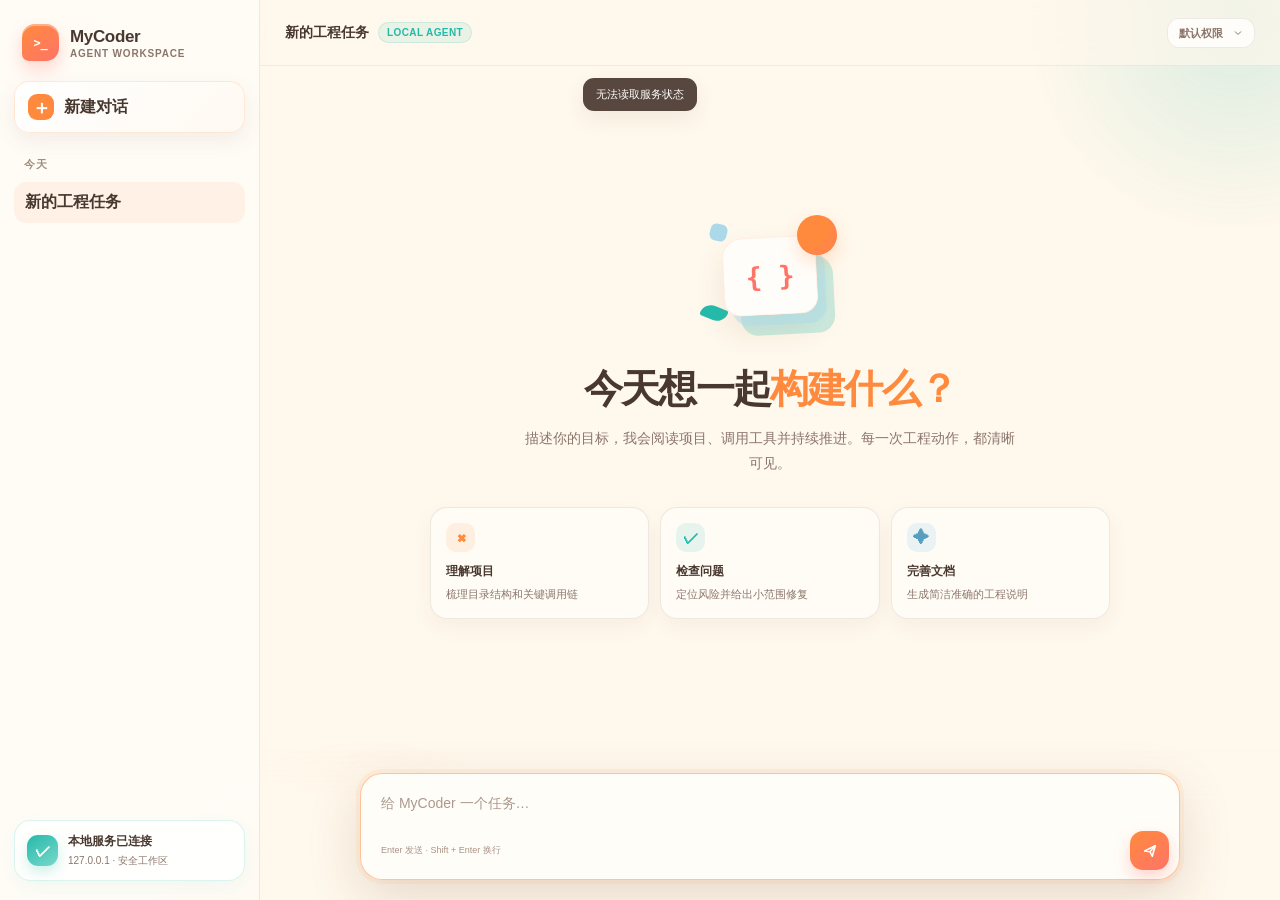
==== commit 56d29995: "fata:/day-6-test: with web" ====
--- a/src/main/resources/index.html
+++ b/src/main/resources/index.html
@@ -3,327 +3,386 @@
 <head>
   <meta charset="UTF-8">
   <meta name="viewport" content="width=device-width, initial-scale=1.0">
-  <meta name="description" content="MyCoder —— 一个可扩展的终端 AI 编程助手项目介绍">
-  <title>MyCoder · AI 编程助手</title>
+  <meta name="description" content="MyCoder WebUI">
+  <title>MyCoder · 工作台</title>
   <style>
     :root {
-      --cream: #FFF9F0;
-      --cream-2: #FFEED9;
-      --paper: #FFFFFF;
-      --orange: #FF8A3D;
-      --coral: #FF7A6B;
-      --teal: #2EC4B6;
-      --blue: #A9D6EF;
-      --ink: #4A3728;
-      --ink-soft: #8A7266;
-      --line: rgba(74, 55, 40, .08);
-      --shadow-soft: 0 14px 34px rgba(255, 138, 61, .14);
-      --shadow-card: 0 10px 24px rgba(74, 55, 40, .07);
+      --cream: #fff8ec; --cream-deep: #f8eddb; --paper: #fffdf9; --orange: #ff8a3d;
+      --coral: #ff7467; --teal: #25b9aa; --blue: #acd9ea; --ink: #49382f;
+      --muted: #8c766b; --line: rgba(91, 66, 52, .10); --soft-line: rgba(255, 138, 61, .16);
+      --shadow: 0 18px 55px rgba(122, 79, 48, .10); --card-shadow: 0 8px 22px rgba(94, 62, 42, .08);
     }
     * { box-sizing: border-box; }
-    html { scroll-behavior: smooth; }
-    body {
-      margin: 0;
-      color: var(--ink);
-      background: var(--cream);
-      font-family: Inter, ui-sans-serif, -apple-system, BlinkMacSystemFont, "Segoe UI", "PingFang SC", "Microsoft YaHei", sans-serif;
-      line-height: 1.65;
-      overflow-x: hidden;
-      position: relative;
-    }
-    /* 暖色柔光圆点背景 */
-    body:before, body:after {
-      content: ""; position: fixed; border-radius: 50%; pointer-events: none; z-index: 0;
-    }
-    body:before {
-      width: 460px; height: 460px; top: -160px; right: -140px;
-      background: radial-gradient(circle, rgba(46,196,182,.18), transparent 70%);
-    }
-    body:after {
-      width: 520px; height: 520px; bottom: -200px; left: -180px;
-      background: radial-gradient(circle, rgba(255,138,61,.16), transparent 70%);
-    }
-    a { color: inherit; text-decoration: none; }
-    .wrap { width: min(1120px, calc(100% - 44px)); margin: auto; position: relative; z-index: 1; }
-
-    nav { height: 82px; display: flex; justify-content: space-between; align-items: center; }
-    .brand { display: flex; gap: 13px; align-items: center; font-weight: 800; letter-spacing: -.02em; font-size: 20px; color: var(--ink); }
-    .brand-mark {
-      width: 40px; height: 40px; border-radius: 13px; display: grid; place-items: center;
-      background: linear-gradient(135deg, var(--orange), var(--coral));
-      color: #fff; box-shadow: 0 8px 18px rgba(255,122,107,.35);
-    }
-    .brand-mark:after { content: ">_"; font: 700 14px ui-monospace, monospace; }
-    nav .links { display: flex; gap: 30px; color: var(--ink-soft); font-size: 14px; font-weight: 600; }
-    nav .links a:hover { color: var(--orange); }
-
-    .hero { min-height: 620px; display: grid; grid-template-columns: 1.02fr .98fr; align-items: center; gap: 56px; padding: 58px 0 96px; }
-    .eyebrow {
-      display: inline-flex; align-items: center; gap: 8px;
-      color: var(--coral); font: 700 12px ui-monospace, SFMono-Regular, Consolas, monospace;
-      text-transform: uppercase; letter-spacing: .14em;
-      background: #fff; border: 1px solid rgba(255,122,107,.25); border-radius: 999px; padding: 7px 15px;
-      box-shadow: 0 6px 16px rgba(255,122,107,.12);
-    }
-    h1 { font-size: clamp(44px, 5.6vw, 70px); line-height: 1.08; letter-spacing: -.04em; margin: 26px 0 22px; color: var(--ink); }
-    h1 span { color: var(--orange); position: relative; white-space: nowrap; }
-    h1 span:after {
-      content: ""; position: absolute; left: 0; right: 0; bottom: 6px; height: 14px; z-index: -1;
-      background: linear-gradient(90deg, rgba(255,138,61,.28), rgba(46,196,182,.28)); border-radius: 6px;
-    }
-    .lead { color: var(--ink-soft); font-size: 17px; max-width: 520px; margin: 0 0 32px; }
-    .actions { display: flex; gap: 13px; flex-wrap: wrap; }
-    .btn { border: 1px solid var(--line); border-radius: 14px; padding: 13px 20px; font-size: 14px; font-weight: 700; transition: .2s; background: #fff; }
-    .btn.primary { background: linear-gradient(135deg, var(--orange), var(--coral)); color: #fff; border: none; box-shadow: 0 12px 26px rgba(255,122,107,.35); }
-    .btn:hover { transform: translateY(-3px); }
-    .btn.primary:hover { box-shadow: 0 16px 32px rgba(255,122,107,.45); }
-    .btn:not(.primary):hover { border-color: var(--orange); color: var(--orange); }
-
-    /* 纸雕感终端卡片 */
-    .terminal {
-      background: var(--paper); border-radius: 24px; padding: 22px 22px 26px;
-      box-shadow: var(--shadow-soft), 0 2px 0 rgba(255,255,255,.9) inset;
-      border: 1px solid rgba(255,138,61,.12);
-      transform: rotate(-1.2deg);
-      position: relative;
-    }
-    .terminal:before {
-      content: ""; position: absolute; inset: 9px -9px -9px 9px; z-index: -1;
-      background: linear-gradient(135deg, var(--teal), var(--blue));
-      border-radius: 26px; opacity: .35;
-    }
-    .terminal-head { display: flex; align-items: center; gap: 8px; margin-bottom: 16px; }
-    .dot { width: 13px; height: 13px; border-radius: 50%; background: var(--coral); }
-    .dot:nth-child(2) { background: var(--orange); }
-    .dot:nth-child(3) { background: var(--teal); }
-    .terminal-title { margin-left: 9px; color: var(--ink-soft); font: 600 12px ui-monospace, monospace; }
-    pre {
-      background: var(--cream); border-radius: 16px; padding: 22px 22px 24px; margin: 0; overflow: auto;
-      font: 13px/2 ui-monospace, SFMono-Regular, Consolas, monospace; color: var(--ink);
-    }
-    .c { color: var(--coral); font-style: italic; }
-    .p { color: var(--orange); font-weight: 700; }
-    .k { color: var(--teal); font-weight: 700; }
-    .s { color: var(--orange); }
-    .o { color: var(--coral); font-weight: 700; }
-    .cursor { display: inline-block; width: 8px; height: 15px; background: var(--teal); border-radius: 2px; vertical-align: -2px; animation: blink 1.1s steps(2) infinite; }
-    @keyframes blink { 50% { opacity: 0; } }
-
-    section { padding: 84px 0; position: relative; }
-    .section-head { margin-bottom: 40px; }
-    .section-head h2 { margin: 16px 0 0; font-size: clamp(30px, 4vw, 42px); letter-spacing: -.03em; line-height: 1.15; color: var(--ink); }
-    .section-head p { color: var(--ink-soft); max-width: 460px; font-size: 15px; margin: 14px 0 0; }
-
-    .grid { display: grid; grid-template-columns: repeat(3, 1fr); gap: 20px; }
-    .card {
-      background: var(--paper); border-radius: 22px; padding: 28px 26px;
-      border: 1px solid var(--line); box-shadow: var(--shadow-card); transition: .25s; position: relative;
-    }
-    .card:hover { transform: translateY(-5px); box-shadow: 0 16px 34px rgba(255,138,61,.2); }
-    .icon {
-      width: 52px; height: 52px; border-radius: 16px; display: grid; place-items: center;
-      font: 700 17px ui-monospace, monospace; margin-bottom: 18px; color: #fff;
-      background: linear-gradient(135deg, var(--teal), var(--blue)); box-shadow: 0 8px 16px rgba(46,196,182,.28);
-    }
-    .card:nth-child(1) .icon { background: linear-gradient(135deg, var(--orange), var(--coral)); box-shadow: 0 8px 16px rgba(255,138,61,.3); }
-    .card:nth-child(3) .icon { background: linear-gradient(135deg, var(--coral), var(--orange)); box-shadow: 0 8px 16px rgba(255,122,107,.3); }
-    .card h3 { font-size: 18px; margin: 0 0 10px; color: var(--ink); }
-    .card p { margin: 0; color: var(--ink-soft); font-size: 14px; }
-
-    .architecture { display: grid; grid-template-columns: .92fr 1.08fr; gap: 22px; align-items: stretch; }
-    .flow { display: flex; flex-direction: column; justify-content: center; gap: 12px; }
-    .flow-item {
-      background: var(--paper); border: 1px solid var(--line); border-radius: 18px; padding: 16px 18px;
-      box-shadow: var(--shadow-card); display: flex; align-items: center; gap: 15px; position: relative;
-    }
-    .flow-item strong { display: block; font-size: 14px; color: var(--ink); }
-    .flow-item small { color: var(--ink-soft); font-size: 12px; }
-    .num {
-      flex: 0 0 40px; height: 40px; border-radius: 13px; display: grid; place-items: center;
-      color: #fff; font: 800 14px ui-monospace, monospace;
-      background: linear-gradient(135deg, var(--teal), var(--blue)); box-shadow: 0 6px 14px rgba(46,196,182,.3);
-    }
-    .flow-item:nth-child(odd) .num { background: linear-gradient(135deg, var(--orange), var(--coral)); box-shadow: 0 6px 14px rgba(255,138,61,.3); }
-    .arrow { color: var(--orange); text-align: center; font-size: 18px; height: 6px; line-height: 6px; opacity: .7; }
-
-    .code-card { padding: 26px; overflow: hidden; transform: rotate(1deg); }
-    .code-card pre { height: 100%; background: var(--cream-2); }
-    .code-card .tag { display: inline-flex; align-items: center; gap: 7px; font: 700 11px ui-monospace, monospace; color: var(--coral); margin-bottom: 12px; }
-    .code-card .tag:before { content: "⌘"; color: var(--orange); }
-
-    .tools { grid-template-columns: repeat(6, 1fr); gap: 16px; }
-    .tool { padding: 20px 16px; text-align: center; border-radius: 18px; }
-    .tool .icon { margin: 0 auto 12px; width: 46px; height: 46px; font-size: 15px; }
-    .tool h3 { font-size: 13px; margin-bottom: 4px; }
-    .tool p { font-size: 11.5px; }
-
-    .config { display: grid; grid-template-columns: .92fr 1.08fr; gap: 22px; align-items: stretch; }
-    .config-note { display: flex; flex-direction: column; justify-content: center; }
-    .config-note h3 { font-size: 26px; letter-spacing: -.02em; margin: 16px 0; color: var(--ink); }
-    .config-note p { color: var(--ink-soft); font-size: 14px; margin: 0; }
-    .config-note .eyebrow { align-self: flex-start; }
-
-    footer {
-      border-top: 1px solid var(--line); padding: 32px 0 46px; color: var(--ink-soft); font-size: 13px;
-      display: flex; justify-content: space-between; align-items: center; flex-wrap: wrap; gap: 10px;
-    }
-    .footer-accent { color: var(--coral); font-weight: 700; }
-    .stamp {
-      display: inline-flex; align-items: center; gap: 8px;
-      color: var(--coral); font: 700 12px "PingFang SC", "Microsoft YaHei", sans-serif;
-      letter-spacing: .1em; background: #fff; border: 2px solid var(--coral);
-      border-radius: 9px; padding: 5px 12px; transform: rotate(-3deg);
-    }
-
-    @media (max-width: 900px) {
-      nav .links { display: none; }
-      .hero, .architecture, .config { grid-template-columns: 1fr; }
-      .hero { padding-top: 40px; gap: 44px; }
-      .grid { grid-template-columns: 1fr; }
-      .tools { grid-template-columns: repeat(3, 1fr); }
-    }
-    @media (max-width: 560px) {
-      .wrap { width: min(100% - 28px, 1120px); }
-      h1 { font-size: 42px; }
-      .tools { grid-template-columns: repeat(2, 1fr); }
-      footer { display: block; }
-      footer span { display: block; margin-bottom: 10px; }
+    html, body { height: 100%; }
+    body { margin: 0; color: var(--ink); background: var(--cream); font-family: Inter, ui-sans-serif, -apple-system, BlinkMacSystemFont, "Segoe UI", "PingFang SC", "Microsoft YaHei", sans-serif; overflow: hidden; }
+    button, textarea, select { font: inherit; }
+    button { color: inherit; }
+    .app { height: 100%; display: grid; grid-template-columns: 260px 1fr; position: relative; isolation: isolate; }
+    .app::before, .app::after { content: ""; position: fixed; z-index: -1; border-radius: 999px; filter: blur(2px); pointer-events: none; }
+    .app::before { width: 430px; height: 430px; right: -170px; top: -190px; background: radial-gradient(circle, rgba(37,185,170,.16), transparent 68%); }
+    .app::after { width: 470px; height: 470px; left: 130px; bottom: -300px; background: radial-gradient(circle, rgba(255,138,61,.15), transparent 68%); }
+
+    .sidebar { background: rgba(255, 253, 249, .78); border-right: 1px solid var(--line); backdrop-filter: blur(18px); padding: 19px 14px; display: flex; flex-direction: column; min-width: 0; }
+    .brand { display: flex; align-items: center; gap: 11px; padding: 5px 8px 20px; font-size: 17px; font-weight: 800; letter-spacing: -.02em; }
+    .brand-mark { position: relative; width: 37px; height: 37px; border-radius: 13px 13px 13px 7px; background: linear-gradient(145deg, var(--orange), var(--coral)); box-shadow: 0 8px 17px rgba(255,116,103,.28), inset 0 2px 0 rgba(255,255,255,.35); }
+    .brand-mark::before { content: ">_"; position: absolute; inset: 0; display: grid; place-items: center; color: white; font: 800 12px ui-monospace, monospace; }
+    .brand-copy small { display: block; margin-top: 1px; color: var(--muted); font-size: 10px; font-weight: 650; letter-spacing: .08em; text-transform: uppercase; }
+    .new-chat { width: 100%; border: 1px solid rgba(255,138,61,.18); background: linear-gradient(135deg, #fff, #fff9f1); border-radius: 15px; padding: 12px 13px; display: flex; align-items: center; gap: 10px; cursor: pointer; box-shadow: var(--card-shadow); font-weight: 700; transition: .2s ease; }
+    .new-chat:hover { transform: translateY(-2px); border-color: rgba(255,138,61,.42); }
+    .plus { width: 26px; height: 26px; border-radius: 9px; display: grid; place-items: center; color: #fff; background: var(--orange); font-size: 19px; line-height: 1; }
+    .side-label { color: #a28d80; font-size: 11px; font-weight: 750; letter-spacing: .08em; margin: 24px 10px 10px; text-transform: uppercase; }
+    .history { display: grid; gap: 5px; }
+    .history-item { border: 0; background: transparent; border-radius: 12px; padding: 10px 11px; text-align: left; cursor: default; color: var(--muted); white-space: nowrap; overflow: hidden; text-overflow: ellipsis; }
+    .history-item.active { color: var(--ink); background: rgba(255,138,61,.09); font-weight: 650; }
+    .sidebar-bottom { margin-top: auto; }
+    .status-card { border: 1px solid rgba(37,185,170,.16); background: rgba(255,255,255,.72); border-radius: 16px; padding: 12px; display: flex; gap: 10px; align-items: center; box-shadow: 0 7px 18px rgba(37,185,170,.06); }
+    .status-orb { width: 31px; height: 31px; flex: 0 0 auto; border-radius: 11px; background: linear-gradient(145deg, var(--teal), #79d9cb); display: grid; place-items: center; color: white; box-shadow: 0 6px 13px rgba(37,185,170,.22); }
+    .status-orb::after { content: "✓"; font-weight: 800; }
+    .status-copy strong { display: block; font-size: 12px; }
+    .status-copy span { color: var(--muted); font-size: 10px; }
+
+    .main { min-width: 0; height: 100%; display: flex; flex-direction: column; position: relative; }
+    .topbar { height: 66px; flex: 0 0 auto; display: flex; align-items: center; justify-content: space-between; padding: 0 25px; border-bottom: 1px solid rgba(91,66,52,.07); background: rgba(255,248,236,.63); backdrop-filter: blur(16px); z-index: 3; }
+    .session-title { display: flex; align-items: center; gap: 9px; min-width: 0; }
+    .session-title strong { font-size: 14px; white-space: nowrap; overflow: hidden; text-overflow: ellipsis; }
+    .session-badge { color: var(--teal); background: rgba(37,185,170,.10); border: 1px solid rgba(37,185,170,.14); border-radius: 999px; padding: 4px 8px; font-size: 10px; font-weight: 800; letter-spacing: .04em; }
+    .permission-select { appearance: none; border: 1px solid var(--line); background: var(--paper) url("data:image/svg+xml,%3Csvg xmlns='http://www.w3.org/2000/svg' width='12' height='12' viewBox='0 0 24 24' fill='none' stroke='%238c766b' stroke-width='2'%3E%3Cpath d='m6 9 6 6 6-6'/%3E%3C/svg%3E") no-repeat right 10px center; border-radius: 12px; padding: 8px 31px 8px 11px; color: var(--muted); font-size: 11px; font-weight: 700; outline: none; cursor: pointer; }
+    .permission-select:focus { border-color: rgba(255,138,61,.52); box-shadow: 0 0 0 3px rgba(255,138,61,.10); }
+
+    .scroll { flex: 1; overflow-y: auto; overscroll-behavior: contain; scroll-behavior: smooth; }
+    .conversation { width: min(820px, calc(100% - 40px)); min-height: 100%; margin: 0 auto; padding: 52px 0 190px; }
+    .welcome { text-align: center; padding-top: min(12vh, 94px); animation: appear .45s ease both; }
+    .illustration { width: 142px; height: 126px; position: relative; margin: 0 auto 24px; }
+    .paper-stack { position: absolute; width: 94px; height: 78px; left: 24px; top: 25px; border-radius: 20px 20px 17px 17px; background: var(--paper); border: 1px solid rgba(255,138,61,.12); box-shadow: 8px 10px 0 rgba(172,217,234,.48), 16px 20px 0 rgba(37,185,170,.24), 0 15px 30px rgba(119,73,39,.10); transform: rotate(-3deg); }
+    .paper-stack::before { content: "{  }"; position: absolute; inset: 0; display: grid; place-items: center; color: var(--coral); font: 900 27px ui-monospace, monospace; }
+    .sun { position: absolute; width: 40px; height: 40px; border-radius: 50%; top: 3px; right: 4px; background: var(--orange); box-shadow: inset -6px -6px 0 rgba(255,116,103,.25), 0 8px 17px rgba(255,138,61,.22); }
+    .leaf { position: absolute; width: 26px; height: 14px; border-radius: 18px 3px 18px 3px; background: var(--teal); left: 2px; bottom: 18px; transform: rotate(23deg); }
+    .dot-blue { position: absolute; width: 17px; height: 17px; border-radius: 6px; background: var(--blue); left: 11px; top: 12px; transform: rotate(14deg); }
+    .welcome h1 { font-size: clamp(27px, 4vw, 39px); letter-spacing: -.045em; margin: 0 0 10px; }
+    .welcome h1 span { color: var(--orange); }
+    .welcome p { max-width: 490px; color: var(--muted); margin: 0 auto; line-height: 1.8; font-size: 14px; }
+    .suggestions { margin: 31px auto 0; display: grid; grid-template-columns: repeat(3, 1fr); gap: 11px; max-width: 680px; }
+    .suggestion { border: 1px solid var(--line); border-radius: 17px; background: rgba(255,253,249,.78); padding: 15px; text-align: left; cursor: pointer; box-shadow: 0 8px 21px rgba(95,64,44,.05); transition: .2s; }
+    .suggestion:hover { transform: translateY(-3px) rotate(-.4deg); border-color: rgba(255,138,61,.35); box-shadow: var(--card-shadow); }
+    .suggestion i { width: 29px; height: 29px; display: grid; place-items: center; border-radius: 10px; margin-bottom: 11px; background: rgba(255,138,61,.12); color: var(--orange); font-style: normal; font-weight: 800; }
+    .suggestion:nth-child(2) i { color: var(--teal); background: rgba(37,185,170,.11); }
+    .suggestion:nth-child(3) i { color: #579fc0; background: rgba(172,217,234,.25); }
+    .suggestion strong { display: block; font-size: 12px; margin-bottom: 4px; }
+    .suggestion span { color: var(--muted); font-size: 11px; line-height: 1.55; }
+
+    .message { margin-bottom: 29px; animation: appear .28s ease both; }
+    .user-message { display: flex; justify-content: flex-end; }
+    .user-bubble { max-width: min(660px, 88%); padding: 13px 17px; border-radius: 19px 19px 6px 19px; background: linear-gradient(135deg, #ff934f, var(--coral)); color: #fff; line-height: 1.68; font-size: 14px; box-shadow: 0 10px 24px rgba(255,116,103,.22), inset 0 1px 0 rgba(255,255,255,.24); white-space: pre-wrap; overflow-wrap: anywhere; }
+    .assistant-message { display: grid; grid-template-columns: 34px minmax(0, 1fr); gap: 12px; align-items: start; }
+    .assistant-avatar { width: 34px; height: 34px; border-radius: 12px 12px 12px 5px; display: grid; place-items: center; color: white; background: linear-gradient(145deg, var(--teal), #72d6c8); box-shadow: 0 7px 16px rgba(37,185,170,.23); font: 800 11px ui-monospace, monospace; }
+    .assistant-avatar::after { content: ">_"; }
+    .assistant-content { min-width: 0; padding-top: 4px; }
+    .assistant-text { font-size: 14px; line-height: 1.82; white-space: pre-wrap; overflow-wrap: anywhere; }
+    .assistant-text:empty { display: none; }
+    .thinking { display: inline-flex; gap: 5px; align-items: center; color: var(--muted); font-size: 12px; padding: 5px 0; }
+    .thinking i { width: 6px; height: 6px; border-radius: 50%; background: var(--orange); animation: bounce 1.15s infinite ease-in-out; }
+    .thinking i:nth-child(2) { animation-delay: .15s; background: var(--coral); }
+    .thinking i:nth-child(3) { animation-delay: .3s; background: var(--teal); }
+
+    .event-stack { display: grid; gap: 9px; margin: 12px 0; }
+    .tool-card { border: 1px solid rgba(255,138,61,.16); background: linear-gradient(135deg, rgba(255,255,255,.9), rgba(255,247,235,.82)); border-radius: 16px; overflow: hidden; box-shadow: 0 7px 17px rgba(95,64,44,.055); }
+    .tool-head { width: 100%; border: 0; background: transparent; display: flex; align-items: center; gap: 10px; padding: 11px 13px; text-align: left; cursor: pointer; }
+    .tool-icon { width: 29px; height: 29px; border-radius: 10px; display: grid; place-items: center; color: #fff; background: linear-gradient(145deg, var(--orange), var(--coral)); box-shadow: 0 5px 11px rgba(255,116,103,.20); font-weight: 900; }
+    .tool-title { min-width: 0; flex: 1; }
+    .tool-title strong { display: block; font: 750 12px ui-monospace, monospace; }
+    .tool-title span { color: var(--muted); font-size: 10px; }
+    .tool-state { color: var(--orange); background: rgba(255,138,61,.10); border-radius: 999px; padding: 4px 8px; font-size: 9px; font-weight: 800; }
+    .tool-card.done .tool-icon { background: linear-gradient(145deg, var(--teal), #71d3c6); }
+    .tool-card.done .tool-state { color: var(--teal); background: rgba(37,185,170,.10); }
+    .tool-card.failed { border-color: rgba(255,116,103,.30); }
+    .tool-card.failed .tool-state { color: var(--coral); background: rgba(255,116,103,.11); }
+    .tool-body { display: none; border-top: 1px solid var(--line); padding: 12px 13px; background: rgba(255,255,255,.58); }
+    .tool-card.open .tool-body { display: block; }
+    .tool-section + .tool-section { margin-top: 11px; }
+    .tool-section label { display: block; color: var(--muted); font-size: 9px; font-weight: 800; letter-spacing: .09em; margin-bottom: 5px; text-transform: uppercase; }
+    .tool-section pre { margin: 0; max-height: 230px; overflow: auto; white-space: pre-wrap; overflow-wrap: anywhere; color: #665046; background: var(--cream); border-radius: 10px; padding: 10px; font: 11px/1.6 ui-monospace, SFMono-Regular, Consolas, monospace; }
+    .log-line { position: relative; margin: 5px 0; padding: 7px 11px 7px 26px; color: #947b6c; font: 10.5px/1.55 ui-monospace, monospace; border-left: 2px dashed rgba(37,185,170,.35); background: linear-gradient(90deg, rgba(37,185,170,.055), transparent); border-radius: 0 9px 9px 0; overflow-wrap: anywhere; }
+    .log-line::before { content: ""; position: absolute; width: 7px; height: 7px; left: 8px; top: 12px; border-radius: 50%; background: var(--teal); box-shadow: 0 0 0 3px rgba(37,185,170,.10); }
+    .turn-chip { width: fit-content; margin: 10px 0; color: #9b8171; background: rgba(172,217,234,.20); border: 1px solid rgba(110,180,211,.18); border-radius: 999px; padding: 5px 10px; font-size: 9px; font-weight: 750; letter-spacing: .04em; }
+    .complete-line { display: flex; align-items: center; gap: 8px; color: var(--teal); font-size: 10px; font-weight: 750; margin-top: 12px; }
+    .complete-line::before, .complete-line::after { content: ""; height: 1px; background: rgba(37,185,170,.18); flex: 1; }
+    .error-card { margin: 10px 0; border: 1px solid rgba(255,116,103,.23); border-radius: 14px; background: rgba(255,116,103,.07); color: #bd574e; padding: 11px 13px; font-size: 12px; }
+    .permission-card { border: 1px solid rgba(255,138,61,.26); background: #fffaf1; border-radius: 17px; padding: 14px; box-shadow: 0 9px 22px rgba(255,138,61,.09); }
+    .permission-card h4 { margin: 0 0 5px; font-size: 12px; }
+    .permission-card p { margin: 0 0 12px; color: var(--muted); font: 11px/1.6 ui-monospace, monospace; overflow-wrap: anywhere; }
+    .permission-actions { display: flex; gap: 7px; flex-wrap: wrap; }
+    .permission-actions button { border: 1px solid var(--line); background: #fff; border-radius: 10px; padding: 7px 10px; cursor: pointer; font-size: 10px; font-weight: 750; }
+    .permission-actions .allow { border: 0; color: #fff; background: var(--teal); }
+    .permission-actions .deny { color: var(--coral); }
+    .permission-card.resolved { opacity: .65; }
+
+    .composer-wrap { position: absolute; z-index: 4; left: 0; right: 0; bottom: 0; padding: 25px 24px 20px; background: linear-gradient(transparent, var(--cream) 35%); pointer-events: none; }
+    .composer { pointer-events: auto; width: min(820px, 100%); margin: auto; padding: 10px 10px 9px 16px; background: rgba(255,253,249,.94); border: 1px solid rgba(255,138,61,.20); border-radius: 22px; box-shadow: 0 17px 48px rgba(113,72,44,.15), inset 0 1px 0 #fff; backdrop-filter: blur(18px); transition: .2s; }
+    .composer:focus-within { border-color: rgba(255,138,61,.50); box-shadow: 0 18px 52px rgba(113,72,44,.17), 0 0 0 4px rgba(255,138,61,.07); }
+    textarea { width: 100%; min-height: 43px; max-height: 170px; resize: none; border: 0; outline: 0; background: transparent; color: var(--ink); padding: 8px 4px 5px; line-height: 1.6; font-size: 14px; }
+    textarea::placeholder { color: #ad998d; }
+    .composer-foot { display: flex; align-items: center; justify-content: space-between; gap: 10px; }
+    .composer-note { color: #aa9487; font-size: 9px; padding-left: 4px; }
+    .send { width: 39px; height: 39px; border: 0; border-radius: 13px; color: #fff; cursor: pointer; background: linear-gradient(145deg, var(--orange), var(--coral)); box-shadow: 0 7px 16px rgba(255,116,103,.30); transition: .2s; display: grid; place-items: center; }
+    .send:hover { transform: translateY(-2px) rotate(-2deg); }
+    .send:disabled { cursor: not-allowed; filter: grayscale(.55); opacity: .55; transform: none; }
+    .send svg { width: 18px; height: 18px; }
+    .mobile-menu { display: none; border: 0; background: transparent; font-size: 20px; }
+    .toast { position: fixed; z-index: 10; top: 78px; left: 50%; transform: translate(-50%, -10px); padding: 9px 13px; color: #fff; background: rgba(73,56,47,.92); border-radius: 11px; font-size: 11px; opacity: 0; pointer-events: none; transition: .22s; box-shadow: var(--card-shadow); }
+    .toast.show { opacity: 1; transform: translate(-50%, 0); }
+
+    @keyframes appear { from { opacity: 0; transform: translateY(8px); } to { opacity: 1; transform: none; } }
+    @keyframes bounce { 0%, 70%, 100% { transform: translateY(0); } 35% { transform: translateY(-5px); } }
+    @media (max-width: 760px) {
+      .app { grid-template-columns: 1fr; }
+      .sidebar { position: fixed; z-index: 8; inset: 0 auto 0 0; width: 260px; transform: translateX(-105%); transition: .25s; box-shadow: var(--shadow); }
+      .sidebar.open { transform: none; }
+      .mobile-menu { display: block; cursor: pointer; }
+      .topbar { padding: 0 16px; }
+      .session-badge { display: none; }
+      .conversation { width: min(100% - 26px, 820px); padding-top: 34px; }
+      .suggestions { grid-template-columns: 1fr; }
+      .suggestion { display: grid; grid-template-columns: 34px 1fr; column-gap: 10px; }
+      .suggestion i { grid-row: span 2; margin: 0; }
+      .composer-wrap { padding-inline: 12px; }
     }
   </style>
 </head>
 <body>
-  <div class="wrap">
-    <nav>
-      <a class="brand" href="#top"><span class="brand-mark"></span><span>MyCoder</span></a>
-      <div class="links"><a href="#features">能力</a><a href="#architecture">工作方式</a><a href="#tools">工具箱</a><a href="#config">配置</a></div>
-    </nav>
-
-    <main id="top">
-      <!-- Hero -->
-      <section class="hero">
-        <div>
-          <div class="eyebrow">/ intelligent coding agent</div>
-          <h1>让想法，<br><span>直接变成代码。</span></h1>
-          <p class="lead">MyCoder 是一个基于 Java 构建的终端 AI 编程助手。它连接大语言模型与真实开发环境，理解任务、调用工具，并持续推进直到完成。</p>
-          <div class="actions"><a class="btn primary" href="#architecture">了解工作流　→</a><a class="btn" href="#tools">查看内置工具</a></div>
-        </div>
-        <div class="terminal">
-          <div class="terminal-head"><i class="dot"></i><i class="dot"></i><i class="dot"></i><span class="terminal-title">mycoder · session</span></div>
-          <pre><span class="c">// 启动一次新对话</span>
-<span class="p">$</span> <span class="k">java</span> -jar mycoder.jar
-
-<span class="o">MyCoder</span> <span class="c">· AI 对话已启动 · 输入 exit 退出</span>
-
-<span class="p">&gt;</span> 帮我找到项目中所有的配置文件
-
-<span class="k">↳ thinking</span> <span class="c">选择 Glob 工具…</span>
-<span class="k">↳ tool</span> <span class="s">Glob</span> { pattern: <span class="s">"**/*.json"</span> }
-<span class="k">↳ result</span> 找到 1 个文件
-
-<span class="p">&gt;</span> <span class="s">这就是 application.json，已为你总结。</span><span class="cursor"></span></pre>
-        </div>
-      </section>
-
-      <!-- Features -->
-      <section id="features">
-        <div class="section-head">
-          <div class="eyebrow">01 / core capabilities</div>
-          <h2>不只是聊天，<br>而是完成任务。</h2>
-          <p>从自然语言需求到可执行的工程动作，MyCoder 把模型的推理落到你的代码库里。</p>
-        </div>
-        <div class="grid">
-          <article class="card"><div class="icon">AI</div><h3>模型驱动的理解</h3><p>同时兼容 OpenAI 与 DeepSeek 协议，通过流式 SSE 逐字接收响应，让模型边思考边规划。</p></article>
-          <article class="card"><div class="icon">↻</div><h3>自动推进循环</h3><p>工具执行结果会回到对话上下文，模型继续判断、修正并调用下一个工具，默认最多自动推进 100 轮。</p></article>
-          <article class="card"><div class="icon">⌘</div><h3>面向真实项目</h3><p>读取、搜索、编辑和运行都在项目环境中完成，让 AI 从「给建议」走向「动手实现」。</p></article>
-        </div>
-      </section>
-
-      <!-- Architecture -->
-      <section id="architecture">
-        <div class="section-head">
-          <div class="eyebrow">02 / how it works</div>
-          <h2>一个清晰的<br>Agent 闭环。</h2>
-          <p>MyCoder 把每轮对话拆成可观察、可扩展的执行流程，模型与工具各司其职。</p>
-        </div>
-        <div class="architecture">
-          <div class="flow">
-            <div class="flow-item"><span class="num">01</span><div><strong>用户提出目标</strong><small>ConversationManager 记录上下文</small></div></div>
-            <div class="arrow">↓</div>
-            <div class="flow-item"><span class="num">02</span><div><strong>LLM 流式响应</strong><small>OpenAI / DeepSeek 客户端解析 SSE</small></div></div>
-            <div class="arrow">↓</div>
-            <div class="flow-item"><span class="num">03</span><div><strong>选择并调用工具</strong><small>ToolRegister 调度执行</small></div></div>
-            <div class="arrow">↓</div>
-            <div class="flow-item"><span class="num">04</span><div><strong>结果回传，持续推进</strong><small>直到生成最终答案</small></div></div>
+<div class="app">
+  <aside class="sidebar" id="sidebar">
+    <div class="brand"><span class="brand-mark"></span><span class="brand-copy">MyCoder<small>Agent workspace</small></span></div>
+    <button class="new-chat" id="newChat"><span class="plus">＋</span><span>新建对话</span></button>
+    <div class="side-label">今天</div>
+    <div class="history" id="history"><div class="history-item active">新的工程任务</div></div>
+    <div class="sidebar-bottom">
+      <div class="status-card"><span class="status-orb"></span><span class="status-copy"><strong>本地服务已连接</strong><span>127.0.0.1 · 安全工作区</span></span></div>
+    </div>
+  </aside>
+
+  <main class="main">
+    <header class="topbar">
+      <div class="session-title"><button class="mobile-menu" id="mobileMenu">☰</button><strong id="sessionTitle">新的工程任务</strong><span class="session-badge">LOCAL AGENT</span></div>
+      <select class="permission-select" id="permissionMode" title="权限模式">
+        <option value="DEFAULT">默认权限</option><option value="ACCEPT_EDITS">接受编辑</option><option value="PLAN">规划模式</option><option value="BYPASS">全部放行</option>
+      </select>
+    </header>
+
+    <div class="scroll" id="scroll">
+      <div class="conversation" id="conversation">
+        <section class="welcome" id="welcome">
+          <div class="illustration"><span class="paper-stack"></span><span class="sun"></span><span class="leaf"></span><span class="dot-blue"></span></div>
+          <h1>今天想一起<span>构建什么？</span></h1>
+          <p>描述你的目标，我会阅读项目、调用工具并持续推进。每一次工程动作，都清晰可见。</p>
+          <div class="suggestions">
+            <button class="suggestion" data-prompt="请帮我快速理解这个项目的结构与核心流程"><i>⌘</i><strong>理解项目</strong><span>梳理目录结构和关键调用链</span></button>
+            <button class="suggestion" data-prompt="请检查当前项目中可能存在的问题，并给出修复建议"><i>✓</i><strong>检查问题</strong><span>定位风险并给出小范围修复</span></button>
+            <button class="suggestion" data-prompt="请为这个项目补充一份清晰的使用说明"><i>✦</i><strong>完善文档</strong><span>生成简洁准确的工程说明</span></button>
           </div>
-          <div class="card code-card">
-            <span class="tag">ToolRegister.createDefault()</span>
-            <pre><span class="p">register</span>.<span class="k">register</span>(<span class="o">new</span> ReadFileTool());
-<span class="p">register</span>.<span class="k">register</span>(<span class="o">new</span> WriteFileTool());
-<span class="p">register</span>.<span class="k">register</span>(<span class="o">new</span> EditFileTool());
-<span class="p">register</span>.<span class="k">register</span>(<span class="o">new</span> BashTool());
-<span class="p">register</span>.<span class="k">register</span>(<span class="o">new</span> GlobTool());
-<span class="p">register</span>.<span class="k">register</span>(<span class="o">new</span> GrepTool());
-
-<span class="c">// 每个工具都遵循统一的 Tool 契约</span>
-<span class="k">ToolExecuteResult</span> result = tool.<span class="k">execute</span>(params);
-<span class="p">conversationManager</span>.<span class="k">addToolResultsMsg</span>(result);</pre>
-          </div>
-        </div>
-      </section>
-
-      <!-- Tools -->
-      <section id="tools">
-        <div class="section-head">
-          <div class="eyebrow">03 / built-in toolkit</div>
-          <h2>给 Agent 一双<br>真正能工作的手。</h2>
-          <p>默认注册六种基础工具，同时保留清晰的扩展接口，方便接入你的专属能力。</p>
-        </div>
-        <div class="grid tools">
-          <article class="card tool"><div class="icon">▣</div><h3>ReadFile</h3><p>读取文件内容</p></article>
-          <article class="card tool"><div class="icon">＋</div><h3>WriteFile</h3><p>创建或覆盖文件</p></article>
-          <article class="card tool"><div class="icon">✎</div><h3>EditFile</h3><p>精确替换文本</p></article>
-          <article class="card tool"><div class="icon">$</div><h3>Bash</h3><p>执行 Shell 命令</p></article>
-          <article class="card tool"><div class="icon">⌕</div><h3>Glob</h3><p>按模式发现文件</p></article>
-          <article class="card tool"><div class="icon">≡</div><h3>Grep</h3><p>搜索代码内容</p></article>
-        </div>
-      </section>
-
-      <!-- Config -->
-      <section id="config">
-        <div class="section-head">
-          <div class="eyebrow">04 / configuration</div>
-          <h2>保持开放，<br>连接任何模型。</h2>
-          <p>Provider 配置与业务逻辑分离，使用熟悉的 JSON 即可切换协议、服务地址和模型参数。</p>
-        </div>
-        <div class="config">
-          <div class="card config-note">
-            <div class="eyebrow">application.json</div>
-            <h3>简单配置，快速启动</h3>
-            <p>默认支持 DeepSeek 与 OpenAI 兼容协议，自托管或第三方服务均可。上下文窗口、最大输出长度、思考模式等参数按需调整即可。</p>
-          </div>
-          <div class="card code-card">
-            <span class="tag">application.json</span>
-            <pre>{
-  <span class="s">"providers"</span>: [{
-    <span class="s">"name"</span>: <span class="s">"ds-provider"</span>,
-    <span class="s">"protocol"</span>: <span class="o">"deepseek"</span>,
-    <span class="s">"baseUrl"</span>: <span class="s">"https://api.deepseek.com"</span>,
-    <span class="s">"model"</span>: <span class="s">"deepseek-v4-flash"</span>,
-    <span class="s">"thinking"</span>: <span class="p">false</span>,
-    <span class="s">"contextWindow"</span>: <span class="o">128000</span>,
-    <span class="s">"maxOutputTokens"</span>: <span class="o">8192</span>
-  }]
-}</pre>
-          </div>
-        </div>
-      </section>
-    </main>
-
-    <footer>
-      <span>MyCoder <span class="footer-accent">·</span> AI 编程助手 · 作者 亥子曜</span>
-      <span>Built with Java · Designed for builders</span>
-      <span class="stamp">大手笔出品</span>
-    </footer>
-  </div>
+        </section>
+      </div>
+    </div>
+
+    <div class="composer-wrap">
+      <div class="composer">
+        <textarea id="prompt" rows="1" placeholder="给 MyCoder 一个任务…"></textarea>
+        <div class="composer-foot"><span class="composer-note">Enter 发送 · Shift + Enter 换行</span><button class="send" id="send" title="发送"><svg viewBox="0 0 24 24" fill="none" stroke="currentColor" stroke-width="2.2" stroke-linecap="round" stroke-linejoin="round"><path d="m5 12 14-7-4 14-3-6-7-1Z"/><path d="m12 13 7-8"/></svg></button></div>
+      </div>
+    </div>
+  </main>
+</div>
+<div class="toast" id="toast"></div>
+<script>
+  const $ = selector => document.querySelector(selector);
+  const conversation = $('#conversation');
+  const scroll = $('#scroll');
+  const promptBox = $('#prompt');
+  const sendButton = $('#send');
+  const welcome = $('#welcome');
+  const permissionMode = $('#permissionMode');
+  const toolCards = new Map();
+  let busy = false;
+
+  function showToast(message) {
+    const toast = $('#toast');
+    toast.textContent = message;
+    toast.classList.add('show');
+    clearTimeout(showToast.timer);
+    showToast.timer = setTimeout(() => toast.classList.remove('show'), 2200);
+  }
+
+  function scrollBottom() { requestAnimationFrame(() => { scroll.scrollTop = scroll.scrollHeight; }); }
+  function setBusy(value) { busy = value; sendButton.disabled = value; promptBox.disabled = value; }
+  function element(tag, className, text) {
+    const node = document.createElement(tag);
+    if (className) node.className = className;
+    if (text !== undefined) node.textContent = text;
+    return node;
+  }
+  function pretty(value) {
+    if (typeof value === 'string') return value;
+    try { return JSON.stringify(value, null, 2); } catch { return String(value); }
+  }
+  function resizeInput() {
+    promptBox.style.height = 'auto';
+    promptBox.style.height = Math.min(promptBox.scrollHeight, 170) + 'px';
+  }
+
+  function addUserMessage(text) {
+    welcome?.remove();
+    const row = element('div', 'message user-message');
+    row.append(element('div', 'user-bubble', text));
+    conversation.append(row);
+    const title = text.length > 22 ? text.slice(0, 22) + '…' : text;
+    $('#sessionTitle').textContent = title;
+    $('.history-item.active').textContent = title;
+  }
+
+  function createAssistantMessage() {
+    const row = element('div', 'message assistant-message');
+    row.append(element('div', 'assistant-avatar'));
+    const content = element('div', 'assistant-content');
+    const thinking = element('div', 'thinking');
+    thinking.append(element('span', '', '正在思考'), element('i'), element('i'), element('i'));
+    const text = element('div', 'assistant-text');
+    const events = element('div', 'event-stack');
+    content.append(thinking, text, events);
+    row.append(content);
+    conversation.append(row);
+    return { row, content, thinking, text, events };
+  }
+
+  function addToolCall(container, event) {
+    const card = element('div', 'tool-card');
+    card.dataset.id = event.id;
+    const head = element('button', 'tool-head');
+    const icon = element('span', 'tool-icon', '↗');
+    const title = element('span', 'tool-title');
+    title.append(element('strong', '', event.name), element('span', '', '工具调用 · 点击查看详情'));
+    const state = element('span', 'tool-state', '执行中');
+    head.append(icon, title, state);
+    const body = element('div', 'tool-body');
+    const argsSection = element('div', 'tool-section');
+    argsSection.append(element('label', '', 'Arguments'), element('pre', '', pretty(event.args)));
+    const resultSection = element('div', 'tool-section');
+    resultSection.append(element('label', '', 'Result'), element('pre', 'tool-output', '等待工具返回…'));
+    body.append(argsSection, resultSection);
+    head.addEventListener('click', () => card.classList.toggle('open'));
+    card.append(head, body);
+    container.append(card);
+    toolCards.set(event.id, card);
+  }
+
+  function updateToolResult(event) {
+    const card = toolCards.get(event.id);
+    if (!card) return;
+    card.classList.add(event.error ? 'failed' : 'done');
+    card.querySelector('.tool-state').textContent = event.error ? '执行失败' : '已完成';
+    card.querySelector('.tool-output').textContent = event.output || '(无输出)';
+  }
+
+  function addPermission(container, event) {
+    const card = element('div', 'permission-card');
+    card.append(element('h4', '', '需要你的授权 · ' + event.toolName), element('p', '', event.description));
+    const actions = element('div', 'permission-actions');
+    const choices = [['允许一次', 'ALLOW', 'allow'], ['总是允许', 'ALLOW_ALWAYS', ''], ['拒绝', 'DENY', 'deny']];
+    choices.forEach(([label, decision, style]) => {
+      const button = element('button', style, label);
+      button.addEventListener('click', async () => {
+        actions.querySelectorAll('button').forEach(item => item.disabled = true);
+        try {
+          const response = await fetch('/api/permission', { method: 'POST', headers: {'Content-Type': 'application/json'}, body: JSON.stringify({ requestId: event.requestId, decision }) });
+          if (!response.ok) throw new Error((await response.json()).error || '授权失败');
+          card.classList.add('resolved');
+          actions.replaceChildren(element('span', 'complete-line', decision === 'DENY' ? '已拒绝' : '已授权'));
+        } catch (error) {
+          showToast(error.message);
+          actions.querySelectorAll('button').forEach(item => item.disabled = false);
+        }
+      });
+      actions.append(button);
+    });
+    card.append(actions);
+    container.append(card);
+  }
+
+  function handleEvent(view, event) {
+    if (event.type !== 'start') view.thinking.remove();
+    switch (event.type) {
+      case 'text': view.text.textContent += event.delta; break;
+      case 'tool_call': addToolCall(view.events, event); break;
+      case 'tool_result': updateToolResult(event); break;
+      case 'log': view.events.append(element('div', 'log-line', event.message)); break;
+      case 'turn_complete': view.events.append(element('div', 'turn-chip', '第 ' + event.turn + ' 轮完成')); break;
+      case 'loop_complete': view.events.append(element('div', 'complete-line', '任务完成 · 共 ' + event.turns + ' 轮')); break;
+      case 'permission_request': addPermission(view.events, event); break;
+      case 'error': view.events.append(element('div', 'error-card', event.message)); break;
+    }
+    scrollBottom();
+  }
+
+  async function sendMessage(prefilled) {
+    const message = (prefilled ?? promptBox.value).trim();
+    if (!message || busy) return;
+    promptBox.value = '';
+    resizeInput();
+    addUserMessage(message);
+    const view = createAssistantMessage();
+    setBusy(true);
+    scrollBottom();
+    try {
+      const response = await fetch('/api/chat', { method: 'POST', headers: {'Content-Type': 'application/json'}, body: JSON.stringify({ message }) });
+      if (!response.ok) {
+        const data = await response.json();
+        throw new Error(data.error || '请求失败');
+      }
+      const reader = response.body.getReader();
+      const decoder = new TextDecoder();
+      let buffer = '';
+      while (true) {
+        const { value, done } = await reader.read();
+        buffer += decoder.decode(value || new Uint8Array(), { stream: !done });
+        const lines = buffer.split('\n');
+        buffer = lines.pop();
+        for (const line of lines) if (line.trim()) handleEvent(view, JSON.parse(line));
+        if (done) break;
+      }
+      if (buffer.trim()) handleEvent(view, JSON.parse(buffer));
+    } catch (error) {
+      view.thinking.remove();
+      view.events.append(element('div', 'error-card', error.message || '连接已中断'));
+      showToast(error.message || '连接已中断');
+    } finally {
+      setBusy(false);
+      promptBox.focus();
+      scrollBottom();
+    }
+  }
+
+  promptBox.addEventListener('input', resizeInput);
+  promptBox.addEventListener('keydown', event => {
+    if (event.key === 'Enter' && !event.shiftKey) { event.preventDefault(); sendMessage(); }
+  });
+  sendButton.addEventListener('click', () => sendMessage());
+  document.querySelectorAll('.suggestion').forEach(item => item.addEventListener('click', () => sendMessage(item.dataset.prompt)));
+  permissionMode.addEventListener('change', async () => {
+    try {
+      const response = await fetch('/api/permission-mode', { method: 'POST', headers: {'Content-Type': 'application/json'}, body: JSON.stringify({ mode: permissionMode.value }) });
+      if (!response.ok) throw new Error((await response.json()).error || '切换失败');
+      showToast('权限模式已切换');
+    } catch (error) { showToast(error.message); }
+  });
+  $('#mobileMenu').addEventListener('click', () => $('#sidebar').classList.toggle('open'));
+  $('#newChat').addEventListener('click', () => {
+    if (busy) { showToast('请等待当前任务完成'); return; }
+    location.reload();
+  });
+
+  fetch('/api/state').then(response => response.json()).then(state => {
+    if (state.permissionMode && state.permissionMode !== 'UNAVAILABLE') permissionMode.value = state.permissionMode;
+    if (state.busy) showToast('Agent 正在处理上一项任务');
+  }).catch(() => showToast('无法读取服务状态'));
+  promptBox.focus();
+</script>
 </body>
 </html>
